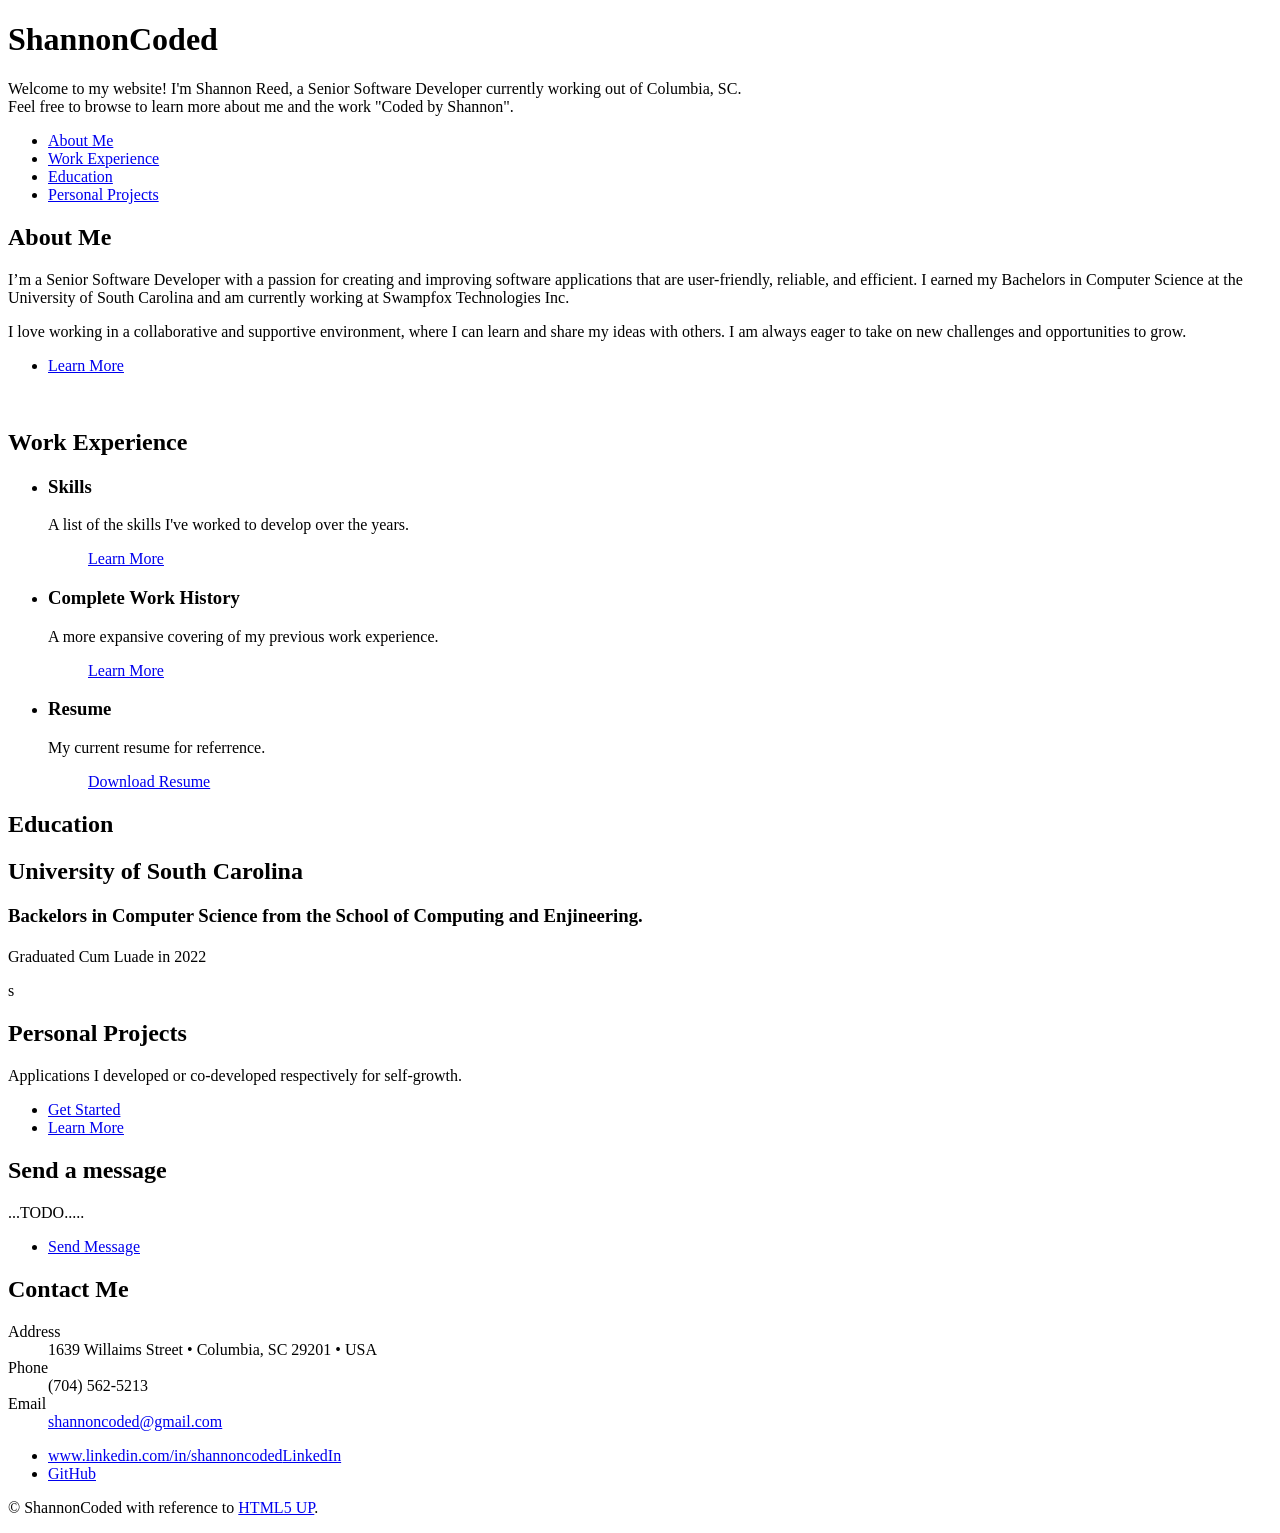
==== index.html @ 384a5326 "Pre-Modernization efforts" ====
<!DOCTYPE HTML>
<!--
	Stellar by HTML5 UP
	html5up.net | @ajlkn
	Free for personal and commercial use under the CCA 3.0 license (html5up.net/license)
-->
<html>
	<head>
		<title>ShannonCoded</title>
		<meta charset="utf-8" />
		<meta name="viewport" content="width=device-width, initial-scale=1, user-scalable=no" />
		<link rel="stylesheet" href="assets/css/main.css" />
		<noscript><link rel="stylesheet" href="assets/css/noscript.css" /></noscript>
	</head>
	<body class="is-preload">

		<!-- Wrapper -->
			<div id="wrapper">

				<!-- Header -->
					<header id="header" class="alt">
						<!-- <span class="logo"><img src="images/logo.svg" alt="" /></span> --> 
						<h1>ShannonCoded</h1>
						<p>Welcome to my website! I'm Shannon Reed, a Senior Software Developer currently working out of Columbia, SC.<br/>
					Feel free to browse to learn more about me and the work "Coded by Shannon".</p>
					</header>

				<!-- Nav -->
					<nav id="nav">
						<ul>
							<li><a href="#intro" class="active">About Me</a></li>
							<li><a href="#WorkExperience">Work Experience</a></li>
							<li><a href="#Education">Education</a></li>
							<li><a href="#projects">Personal Projects</a></li>
						</ul>
					</nav>

				<!-- Main -->
					<div id="main">

						<!-- Introduction -->
							<section id="intro" class="main">
								<div class="spotlight">
									<div class="content">
										<header class="major">
											<h2>About Me</h2>
										</header>
										<p>I’m a Senior Software Developer with a passion for creating and improving software applications that are user-friendly, reliable, and efficient. 
											I earned my Bachelors in Computer Science at the University of South Carolina and am currently working at Swampfox Technologies Inc.</p>
										<p>I love working in a collaborative and supportive environment, where I can learn and share my ideas with others. 
											I am always eager to take on new challenges and opportunities to grow.</p>
										<ul class="actions">
											<li><a href="generic.html" class="button">Learn More</a></li>
										</ul>
									</div>
									<span class="image"><img src="images/pic01.jpg" alt="" /></span>
									<!-- TODO: Add headshot to replace pic01.jpg--> 
								</div>
							</section>

						<!-- Work Experience -->
							<section id="WorkExperience" class="main special">
								<header class="major">
									<h2>Work Experience</h2>
								</header>
								<ul class="features">
									<li>
										<span class="icon solid major style1 fa-code"></span>
										<h3>Skills</h3>
										<p>A list of the skills I've worked to develop over the years.
											<br/> 
											<ul class="actions special">
												<a href="history.html" class="button">Learn More</a>
											</ul>
										</p>
									</li>
									<li>
										<span class="icon major style3 fa-copy"></span>
										<h3>Complete Work History</h3>
										<p>A more expansive covering of my previous work experience.
											<br/> 
											<ul class="actions special">
												<a href="history.html" class="button">Learn More</a>
											</ul>
										</p>

									</li>
									<li>
										<span class="icon major style5 fa-gem"></span>
										<h3>Resume</h3>
										<p>My current resume for referrence.											<br/> 
											<ul class="actions special">
												<a href="history.html" class="button">Download Resume</a>
											</ul>
										</p>
										<!-- TODO Change ICON -->
									</li>
								</ul>
							</section>

						<!-- Education Section -->
							<section id="Education" class="main special">
								<header class="major">
									<h2>Education</h2>
								</header>
								<h2>University of South Carolina</h2>
								<h3>Backelors in Computer Science from the School of Computing and Enjineering.</h3>
								<h4></h4>
								<p>  Graduated Cum Luade in 2022 </p>
								<!--<footer class="major">
									<ul class="actions special">
										<li><a href="generic.html" class="button">Learn More</a></li>
									</ul>s
								</footer>-->
							</section> 

						<!-- Personal Projects Section -->s
							<section id="projects" class="main special">
								<header class="major">
									<h2>Personal Projects</h2>
									<p>Applications I developed or co-developed respectively for self-growth.</p>
								</header>
								<footer class="major">
									<ul class="actions special">
										<li><a href="generic.html" class="button primary">Get Started</a></li>
										<li><a href="generic.html" class="button">Learn More</a></li>
									</ul>
								</footer>
							</section>

					</div>

				<!-- Footer -->
					<footer id="footer">
						<section>
							<h2>Send a message</h2>
							<p>...TODO.....</p>
							<ul class="actions">
								<li><a href="generic.html" class="button">Send Message</a></li>
							</ul>
						</section>
						<section>
							<h2>Contact Me</h2>
							<dl class="alt">
								<dt>Address</dt>
								<dd>1639 Willaims Street &bull; Columbia, SC 29201 &bull; USA</dd>
								<dt>Phone</dt>
								<dd>(704) 562-5213</dd>
								<dt>Email</dt>
								<dd><a href="#">shannoncoded@gmail.com</a></dd>
							</dl>
							<ul class="icons">
								<li><a href="#" class="icon brands fa-twitter alt">www.linkedin.com/in/shannoncoded<span class="label">LinkedIn</span></a></li>
								<li><a href="#" class="icon brands fa-github alt"><span class="label">GitHub</span></a></li>
							</ul>
						</section>
						<p class="copyright">&copy; ShannonCoded with reference to <a href="https://html5up.net">HTML5 UP</a>.</p>					</footer>

			</div>

		<!-- Scripts -->
			<script src="assets/js/jquery.min.js"></script>
			<script src="assets/js/jquery.scrollex.min.js"></script>
			<script src="assets/js/jquery.scrolly.min.js"></script>
			<script src="assets/js/browser.min.js"></script>
			<script src="assets/js/breakpoints.min.js"></script>
			<script src="assets/js/util.js"></script>
			<script src="assets/js/main.js"></script>

	</body>
</html>
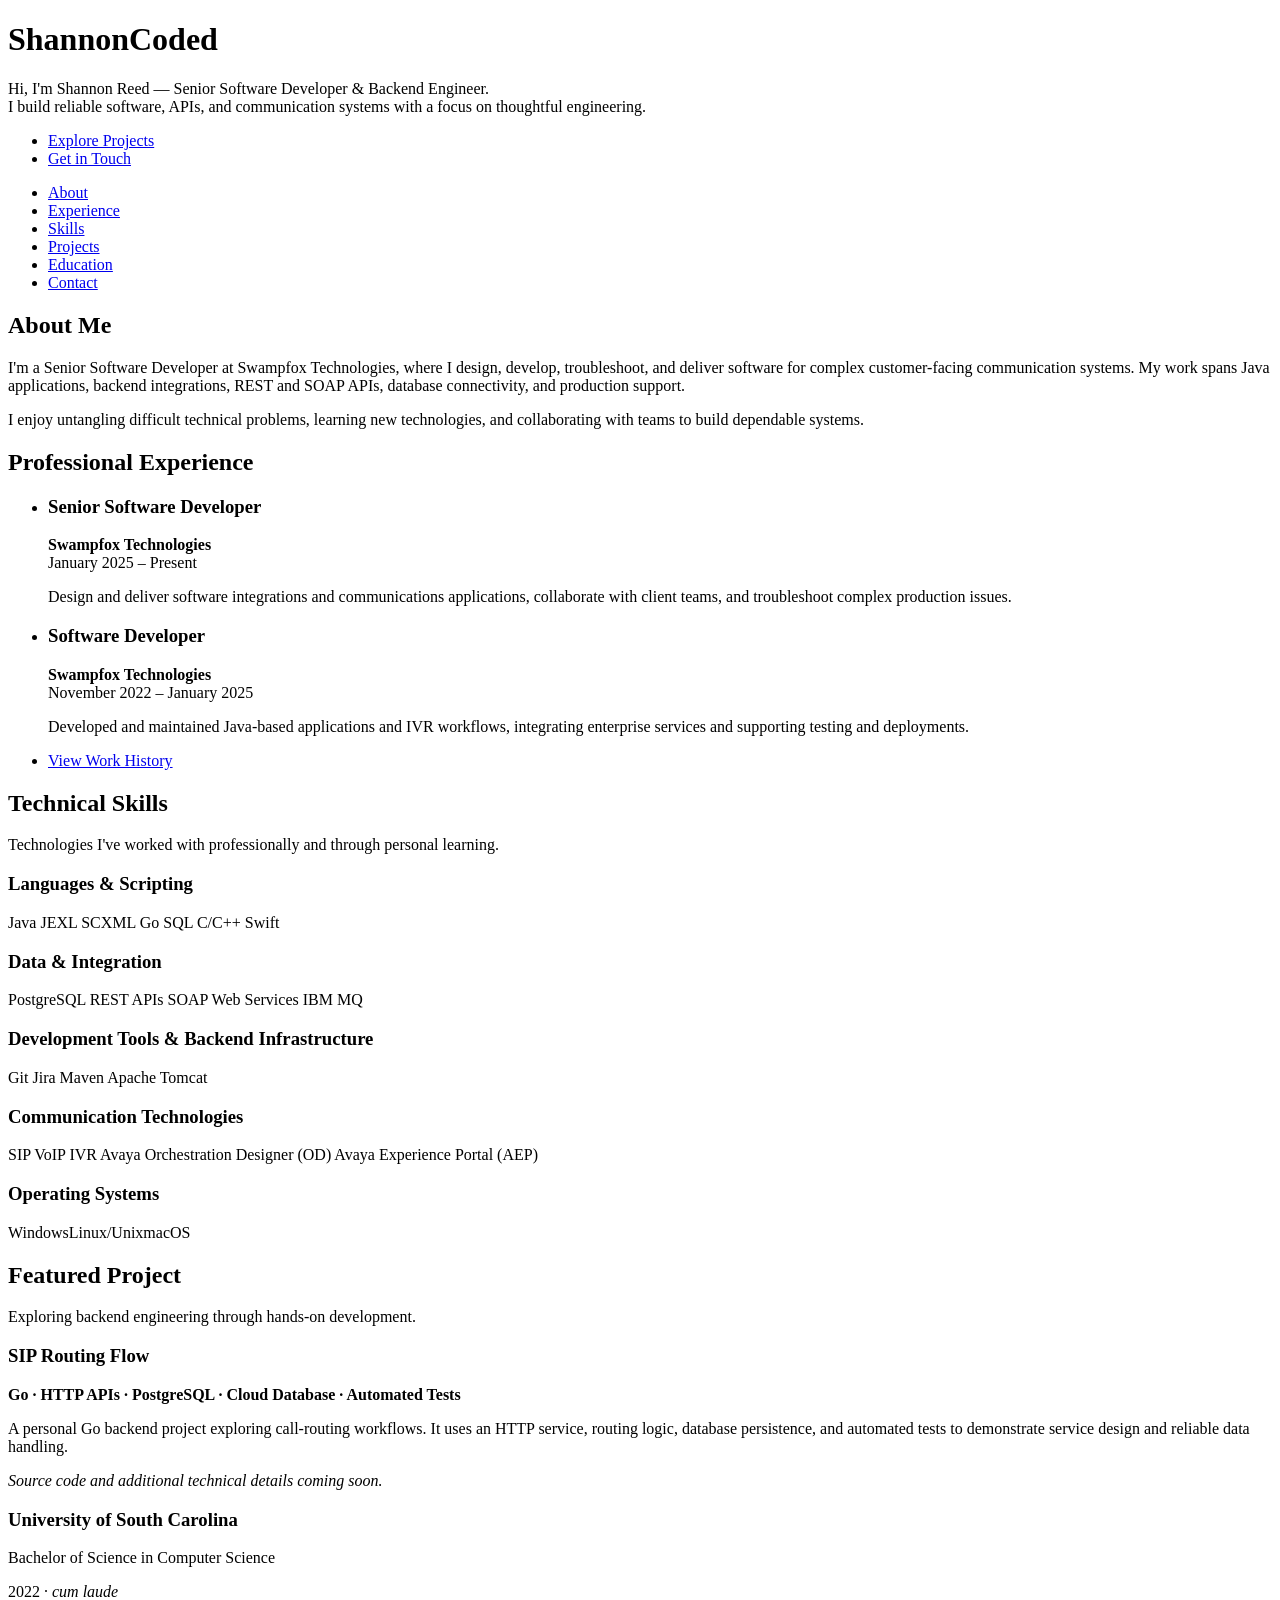
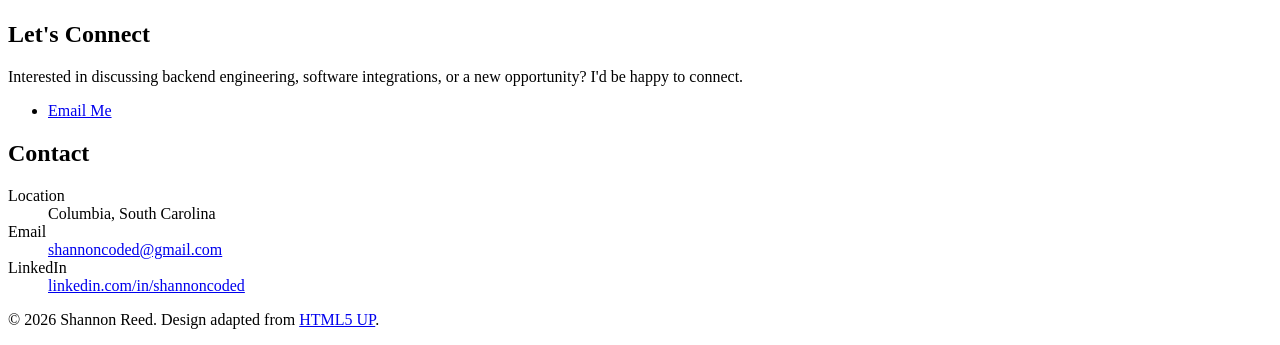
==== commit a9da40b1: "Switched to Earthy Design" ====
--- a/index.html
+++ b/index.html
@@ -1,171 +1,150 @@
 <!DOCTYPE HTML>
-<!--
-	Stellar by HTML5 UP
-	html5up.net | @ajlkn
-	Free for personal and commercial use under the CCA 3.0 license (html5up.net/license)
--->
-<html>
-	<head>
-		<title>ShannonCoded</title>
-		<meta charset="utf-8" />
-		<meta name="viewport" content="width=device-width, initial-scale=1, user-scalable=no" />
-		<link rel="stylesheet" href="assets/css/main.css" />
-		<noscript><link rel="stylesheet" href="assets/css/noscript.css" /></noscript>
-	</head>
-	<body class="is-preload">
-
-		<!-- Wrapper -->
-			<div id="wrapper">
-
-				<!-- Header -->
-					<header id="header" class="alt">
-						<!-- <span class="logo"><img src="images/logo.svg" alt="" /></span> --> 
-						<h1>ShannonCoded</h1>
-						<p>Welcome to my website! I'm Shannon Reed, a Senior Software Developer currently working out of Columbia, SC.<br/>
-					Feel free to browse to learn more about me and the work "Coded by Shannon".</p>
-					</header>
-
-				<!-- Nav -->
-					<nav id="nav">
-						<ul>
-							<li><a href="#intro" class="active">About Me</a></li>
-							<li><a href="#WorkExperience">Work Experience</a></li>
-							<li><a href="#Education">Education</a></li>
-							<li><a href="#projects">Personal Projects</a></li>
-						</ul>
-					</nav>
-
-				<!-- Main -->
-					<div id="main">
-
-						<!-- Introduction -->
-							<section id="intro" class="main">
-								<div class="spotlight">
-									<div class="content">
-										<header class="major">
-											<h2>About Me</h2>
-										</header>
-										<p>I’m a Senior Software Developer with a passion for creating and improving software applications that are user-friendly, reliable, and efficient. 
-											I earned my Bachelors in Computer Science at the University of South Carolina and am currently working at Swampfox Technologies Inc.</p>
-										<p>I love working in a collaborative and supportive environment, where I can learn and share my ideas with others. 
-											I am always eager to take on new challenges and opportunities to grow.</p>
-										<ul class="actions">
-											<li><a href="generic.html" class="button">Learn More</a></li>
-										</ul>
-									</div>
-									<span class="image"><img src="images/pic01.jpg" alt="" /></span>
-									<!-- TODO: Add headshot to replace pic01.jpg--> 
-								</div>
-							</section>
-
-						<!-- Work Experience -->
-							<section id="WorkExperience" class="main special">
-								<header class="major">
-									<h2>Work Experience</h2>
-								</header>
-								<ul class="features">
-									<li>
-										<span class="icon solid major style1 fa-code"></span>
-										<h3>Skills</h3>
-										<p>A list of the skills I've worked to develop over the years.
-											<br/> 
-											<ul class="actions special">
-												<a href="history.html" class="button">Learn More</a>
-											</ul>
-										</p>
-									</li>
-									<li>
-										<span class="icon major style3 fa-copy"></span>
-										<h3>Complete Work History</h3>
-										<p>A more expansive covering of my previous work experience.
-											<br/> 
-											<ul class="actions special">
-												<a href="history.html" class="button">Learn More</a>
-											</ul>
-										</p>
-
-									</li>
-									<li>
-										<span class="icon major style5 fa-gem"></span>
-										<h3>Resume</h3>
-										<p>My current resume for referrence.											<br/> 
-											<ul class="actions special">
-												<a href="history.html" class="button">Download Resume</a>
-											</ul>
-										</p>
-										<!-- TODO Change ICON -->
-									</li>
-								</ul>
-							</section>
-
-						<!-- Education Section -->
-							<section id="Education" class="main special">
-								<header class="major">
-									<h2>Education</h2>
-								</header>
-								<h2>University of South Carolina</h2>
-								<h3>Backelors in Computer Science from the School of Computing and Enjineering.</h3>
-								<h4></h4>
-								<p>  Graduated Cum Luade in 2022 </p>
-								<!--<footer class="major">
-									<ul class="actions special">
-										<li><a href="generic.html" class="button">Learn More</a></li>
-									</ul>s
-								</footer>-->
-							</section> 
-
-						<!-- Personal Projects Section -->s
-							<section id="projects" class="main special">
-								<header class="major">
-									<h2>Personal Projects</h2>
-									<p>Applications I developed or co-developed respectively for self-growth.</p>
-								</header>
-								<footer class="major">
-									<ul class="actions special">
-										<li><a href="generic.html" class="button primary">Get Started</a></li>
-										<li><a href="generic.html" class="button">Learn More</a></li>
-									</ul>
-								</footer>
-							</section>
-
-					</div>
-
-				<!-- Footer -->
-					<footer id="footer">
-						<section>
-							<h2>Send a message</h2>
-							<p>...TODO.....</p>
-							<ul class="actions">
-								<li><a href="generic.html" class="button">Send Message</a></li>
-							</ul>
-						</section>
-						<section>
-							<h2>Contact Me</h2>
-							<dl class="alt">
-								<dt>Address</dt>
-								<dd>1639 Willaims Street &bull; Columbia, SC 29201 &bull; USA</dd>
-								<dt>Phone</dt>
-								<dd>(704) 562-5213</dd>
-								<dt>Email</dt>
-								<dd><a href="#">shannoncoded@gmail.com</a></dd>
-							</dl>
-							<ul class="icons">
-								<li><a href="#" class="icon brands fa-twitter alt">www.linkedin.com/in/shannoncoded<span class="label">LinkedIn</span></a></li>
-								<li><a href="#" class="icon brands fa-github alt"><span class="label">GitHub</span></a></li>
-							</ul>
-						</section>
-						<p class="copyright">&copy; ShannonCoded with reference to <a href="https://html5up.net">HTML5 UP</a>.</p>					</footer>
-
+<!-- Stellar by HTML5 UP | html5up.net | CCA 3.0 license -->
+<html lang="en">
+<head>
+  <title>Shannon Reed | Software Engineer | ShannonCoded</title>
+  <meta charset="utf-8" />
+  <meta name="viewport" content="width=device-width, initial-scale=1, user-scalable=no" />
+  <meta name="description" content="Shannon Reed is a senior software developer specializing in backend development, Java, APIs, and communications systems. Explore projects and experience." />
+  <link rel="canonical" href="https://shannoncoded.com/" />
+  <link rel="stylesheet" href="assets/css/main.css" />
+  <link rel="stylesheet" href="assets/css/custom.css" />
+  <noscript><link rel="stylesheet" href="assets/css/noscript.css" /></noscript>
+</head>
+<body class="is-preload">
+<div id="wrapper">
+  <header id="header" class="alt">
+    <h1>ShannonCoded</h1>
+    <p>Hi, I'm Shannon Reed — Senior Software Developer &amp; Backend Engineer.<br />
+    I build reliable software, APIs, and communication systems with a focus on thoughtful engineering.</p>
+    <ul class="actions special">
+      <li><a href="#projects" class="button">Explore Projects</a></li>
+      <li><a href="#contact" class="button">Get in Touch</a></li>
+    </ul>
+  </header>
+  <nav id="nav" aria-label="Main navigation">
+    <ul>
+      <li><a href="#intro" class="active">About</a></li>
+      <li><a href="#experience">Experience</a></li>
+      <li><a href="#skills">Skills</a></li>
+      <li><a href="#projects">Projects</a></li>
+      <li><a href="#education">Education</a></li>
+      <li><a href="#contact">Contact</a></li>
+    </ul>
+  </nav>
+  <div id="main">
+    <section id="intro" class="main">
+      <header class="major"><h2>About Me</h2></header>
+      <p>I'm a Senior Software Developer at Swampfox Technologies, where I design, develop, troubleshoot, and deliver software for complex customer-facing communication systems. My work spans Java applications, backend integrations, REST and SOAP APIs, database connectivity, and production support.</p>
+      <p>I enjoy untangling difficult technical problems, learning new technologies, and collaborating with teams to build dependable systems.</p>
+    </section>
+    <section id="experience" class="main special">
+      <header class="major"><h2>Professional Experience</h2></header>
+      <ul class="features">
+        <li>
+          <span class="icon solid major style2 fa-code" aria-hidden="true"></span>
+          <h3>Senior Software Developer</h3>
+          <p><strong>Swampfox Technologies</strong><br />January 2025 – Present</p>
+          <p>Design and deliver software integrations and communications applications, collaborate with client teams, and troubleshoot complex production issues.</p>
+        </li>
+        <li>
+          <span class="icon solid major style4 fa-laptop-code" aria-hidden="true"></span>
+          <h3>Software Developer</h3>
+          <p><strong>Swampfox Technologies</strong><br />November 2022 – January 2025</p>
+          <p>Developed and maintained Java-based applications and IVR workflows, integrating enterprise services and supporting testing and deployments.</p>
+        </li>
+      </ul>
+      <!-- TODO <ul class="actions special"><li><a href="history.html" class="button">View Work History</a></li></ul> -->
+	  <ul class="actions special"><li><a href="history.html" class="button button-pastel button-taupe ">View Work History</a></li></ul>
+	</section>
+    <section id="skills" class="main special">
+      <header class="major"><h2>Technical Skills</h2><p>Technologies I've worked with professionally and through personal learning.</p></header>
+      <h3>Languages &amp; Scripting</h3>
+      <div class="skill-tags">
+			<span>Java</span>
+			<span>JEXL</span>
+			<span>SCXML</span>
+			<span>Go</span>
+			<span>SQL</span>
+			<span>C/C++</span>
+			<span>Swift</span>
+		</div>
+      <h3>Data &amp; Integration</h3>
+      <div class="skill-tags">
+			<span>PostgreSQL</span>
+			<span>REST APIs</span>
+			<span>SOAP Web Services</span>
+			<span>IBM MQ</span>
+		</div>
+      <h3>Development Tools &amp; Backend Infrastructure</h3>
+      <div class="skill-tags">
+			<span>Git</span>
+			<span>Jira</span>
+			<span>Maven</span>
+			<span>Apache Tomcat</span>
+		</div>
+      <h3>Communication Technologies</h3>
+      <div class="skill-tags">
+			<span>SIP</span>
+			<span>VoIP</span>
+			<span>IVR</span>
+			<span>Avaya Orchestration Designer (OD)</span>
+			<span>Avaya Experience Portal (AEP)</span>
+		</div>
+	  <h3>Operating Systems</h3>
+      <div class="skill-tags"><span>Windows</span><span>Linux/Unix</span><span>macOS</span></div>
+	</section>
+    <section id="projects" class="main special">
+      <header class="major"><h2>Featured Project</h2><p>Exploring backend engineering through hands-on development.</p></header>
+      <div class="project-panel">
+        <h3>SIP Routing Flow</h3>
+        <p><strong>Go · HTTP APIs · PostgreSQL · Cloud Database · Automated Tests</strong></p>
+        <p>A personal Go backend project exploring call-routing workflows. It uses an HTTP service, routing logic, database persistence, and automated tests to demonstrate service design and reliable data handling.</p>
+        <p><em>Source code and additional technical details coming soon.</em></p>
+      </div>
+    </section>
+    <section id="education" class="main special">
+		<div class="education-card">
+			<div class="education-icon">
+				<i class="icon solid fa-graduation-cap"></i>
 			</div>
 
-		<!-- Scripts -->
-			<script src="assets/js/jquery.min.js"></script>
-			<script src="assets/js/jquery.scrollex.min.js"></script>
-			<script src="assets/js/jquery.scrolly.min.js"></script>
-			<script src="assets/js/browser.min.js"></script>
-			<script src="assets/js/breakpoints.min.js"></script>
-			<script src="assets/js/util.js"></script>
-			<script src="assets/js/main.js"></script>
+			<h3>University of South Carolina</h3>
 
-	</body>
-</html>+			<p class="education-degree">
+				Bachelor of Science in Computer Science
+			</p>
+
+			<p class="education-honors">
+				2022 &middot; <em>cum laude</em>
+			</p>
+		</div>
+    </section>
+  </div>
+  <footer id="footer">
+    <section>
+      <h2>Let's Connect</h2>
+      <p>Interested in discussing backend engineering, software integrations, or a new opportunity? I'd be happy to connect.</p>
+      <ul class="actions"><li><a href="mailto:shannoncoded@gmail.com" class="button">Email Me</a></li></ul>
+    </section>
+    <section id="contact">
+      <h2>Contact</h2>
+      <dl class="alt">
+        <dt>Location</dt><dd>Columbia, South Carolina</dd>
+        <dt>Email</dt><dd><a href="mailto:shannoncoded@gmail.com">shannoncoded@gmail.com</a></dd>
+        <dt>LinkedIn</dt><dd><a href="https://www.linkedin.com/in/shannoncoded/" target="_blank" rel="noopener noreferrer">linkedin.com/in/shannoncoded</a></dd>
+      </dl>
+      <!-- Add your verified GitHub profile URL here when ready. -->
+    </section>
+    <p class="copyright">&copy; 2026 Shannon Reed. Design adapted from <a href="https://html5up.net">HTML5 UP</a>.</p>
+  </footer>
+</div>
+<script src="assets/js/jquery.min.js"></script>
+<script src="assets/js/jquery.scrollex.min.js"></script>
+<script src="assets/js/jquery.scrolly.min.js"></script>
+<script src="assets/js/browser.min.js"></script>
+<script src="assets/js/breakpoints.min.js"></script>
+<script src="assets/js/util.js"></script>
+<script src="assets/js/main.js"></script>
+</body>
+</html>
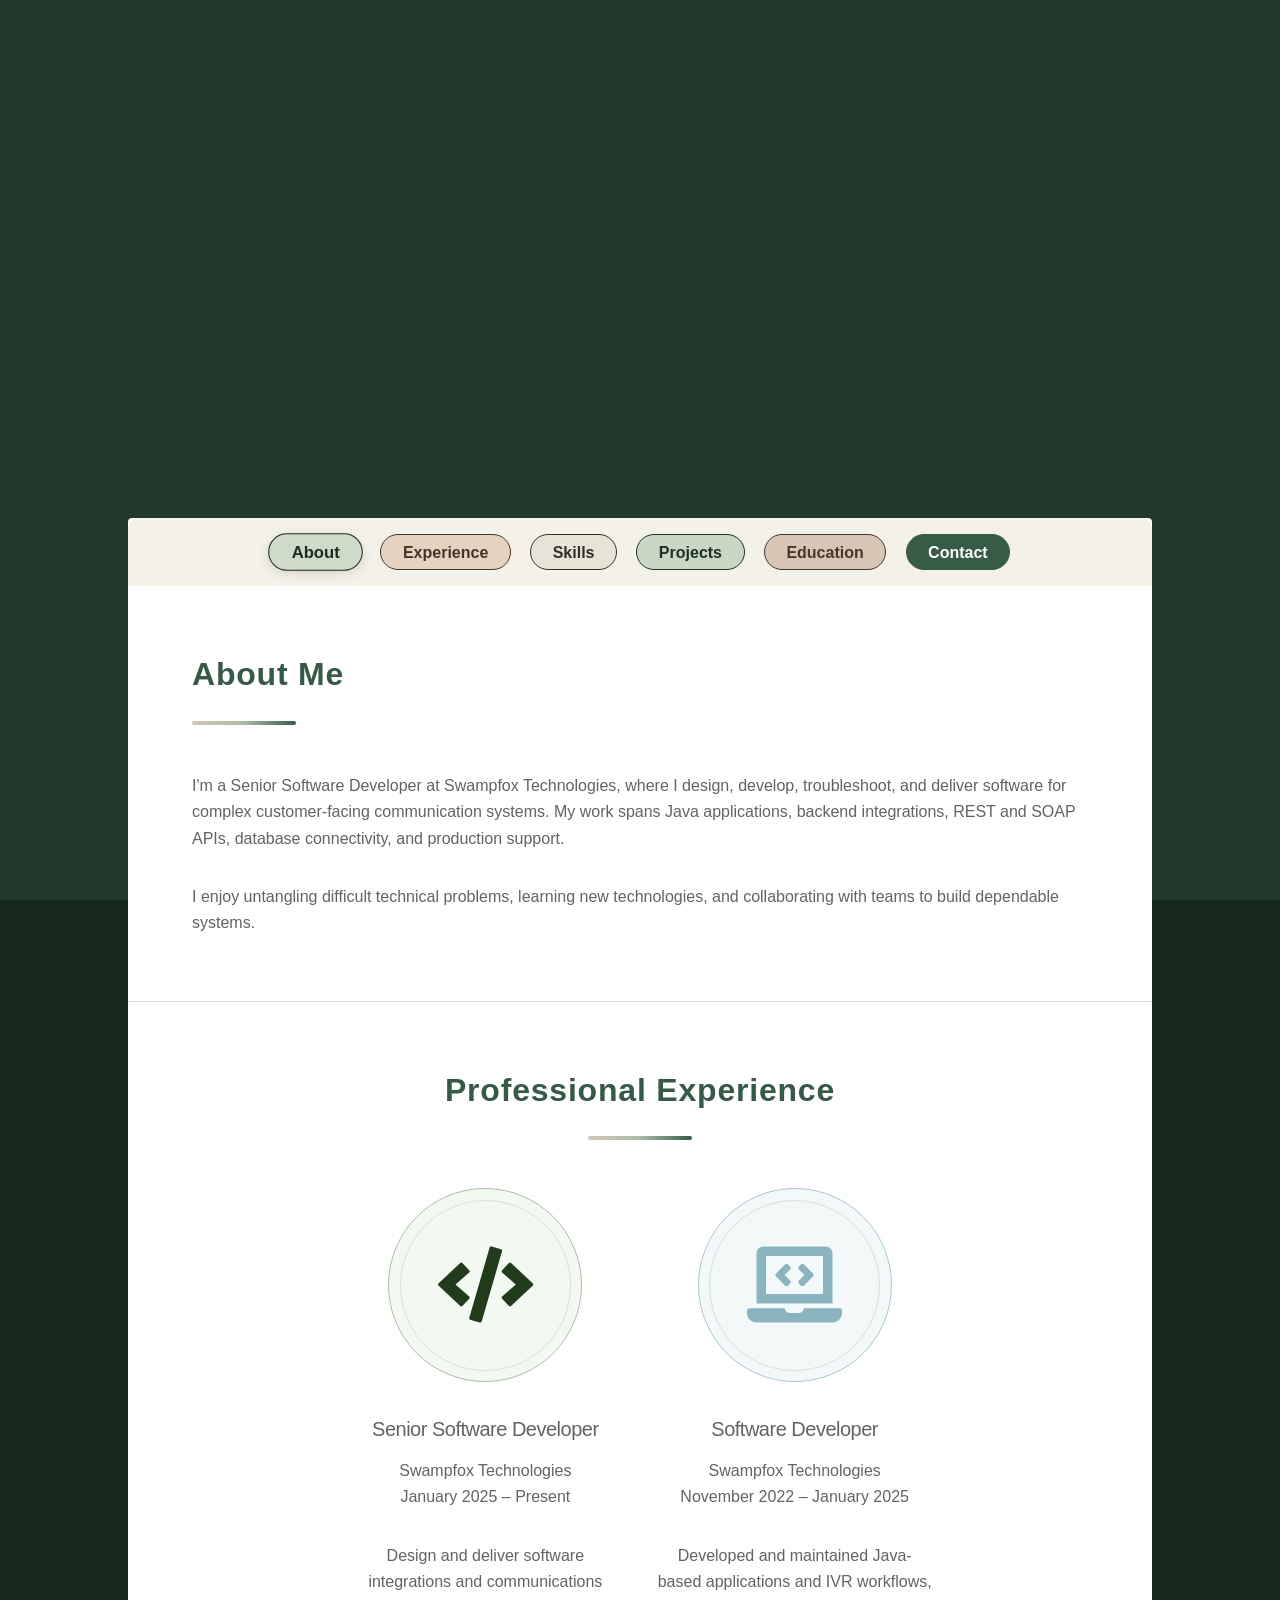
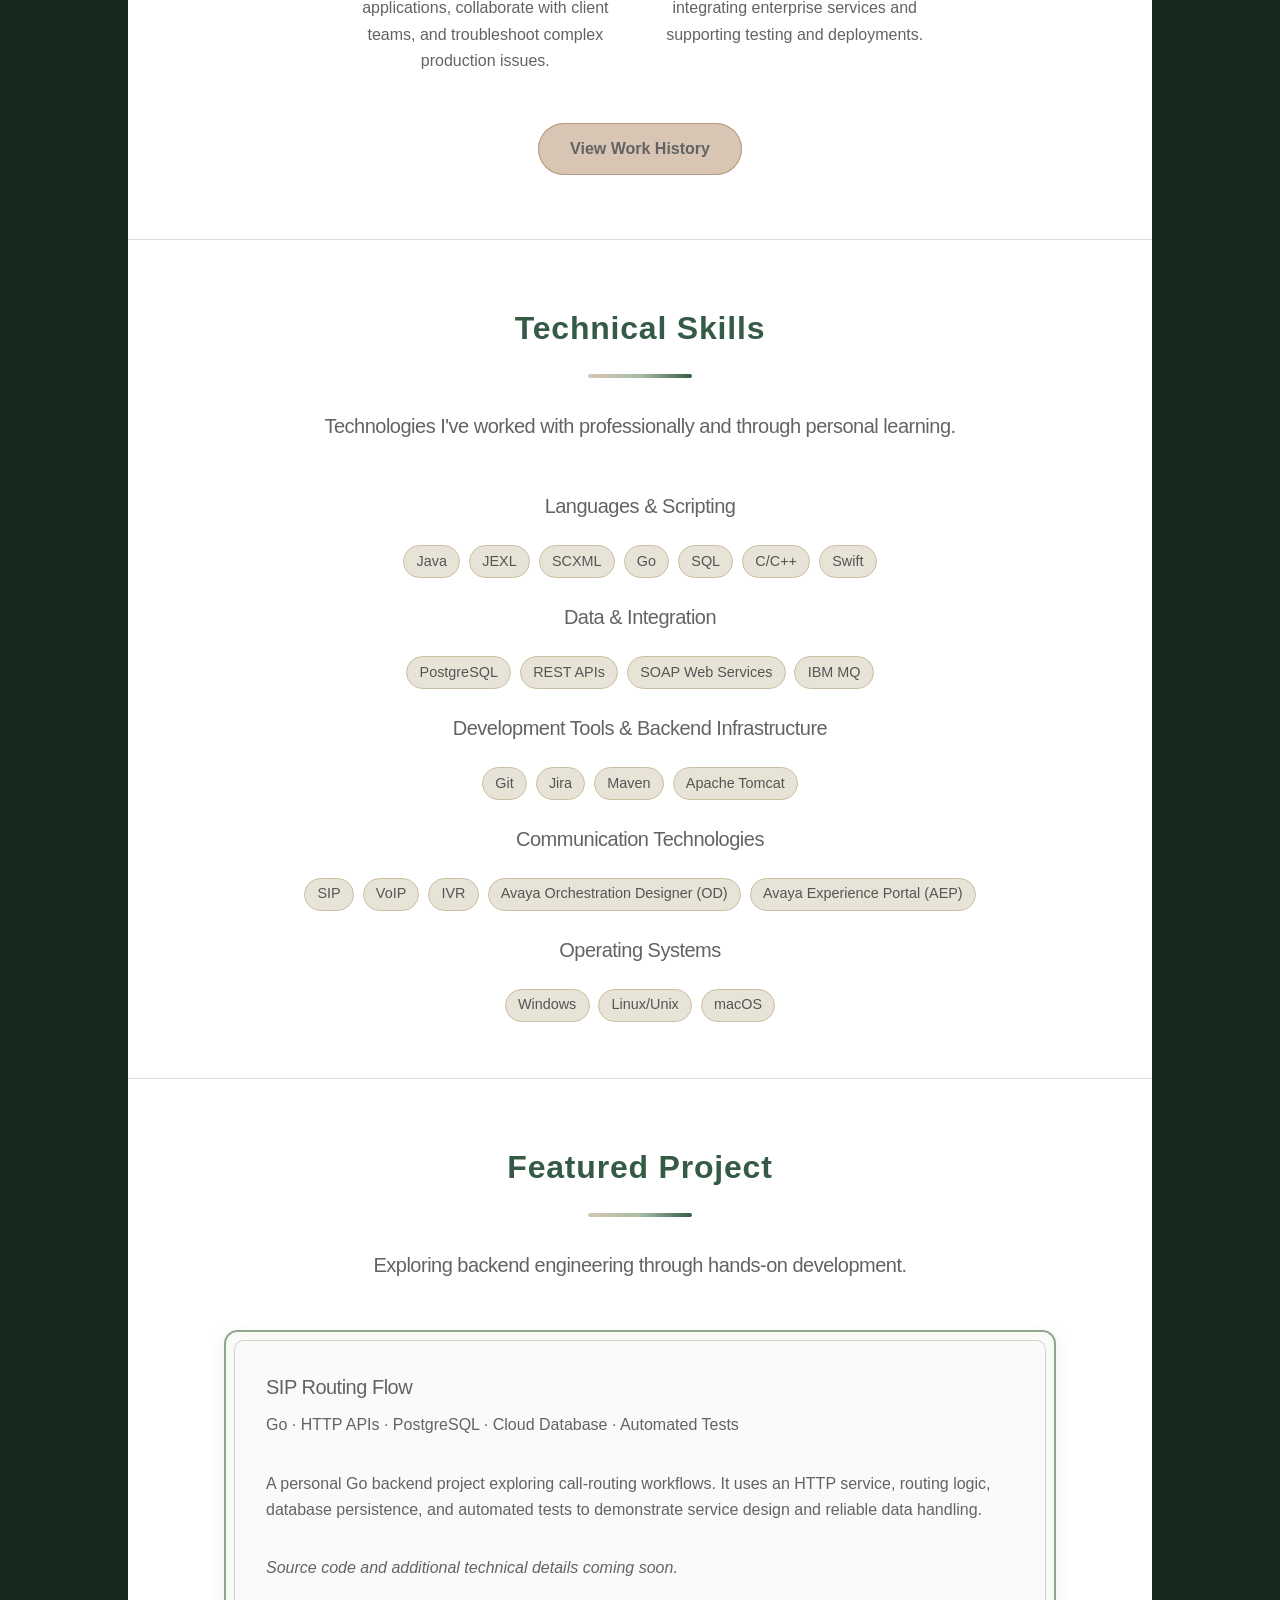
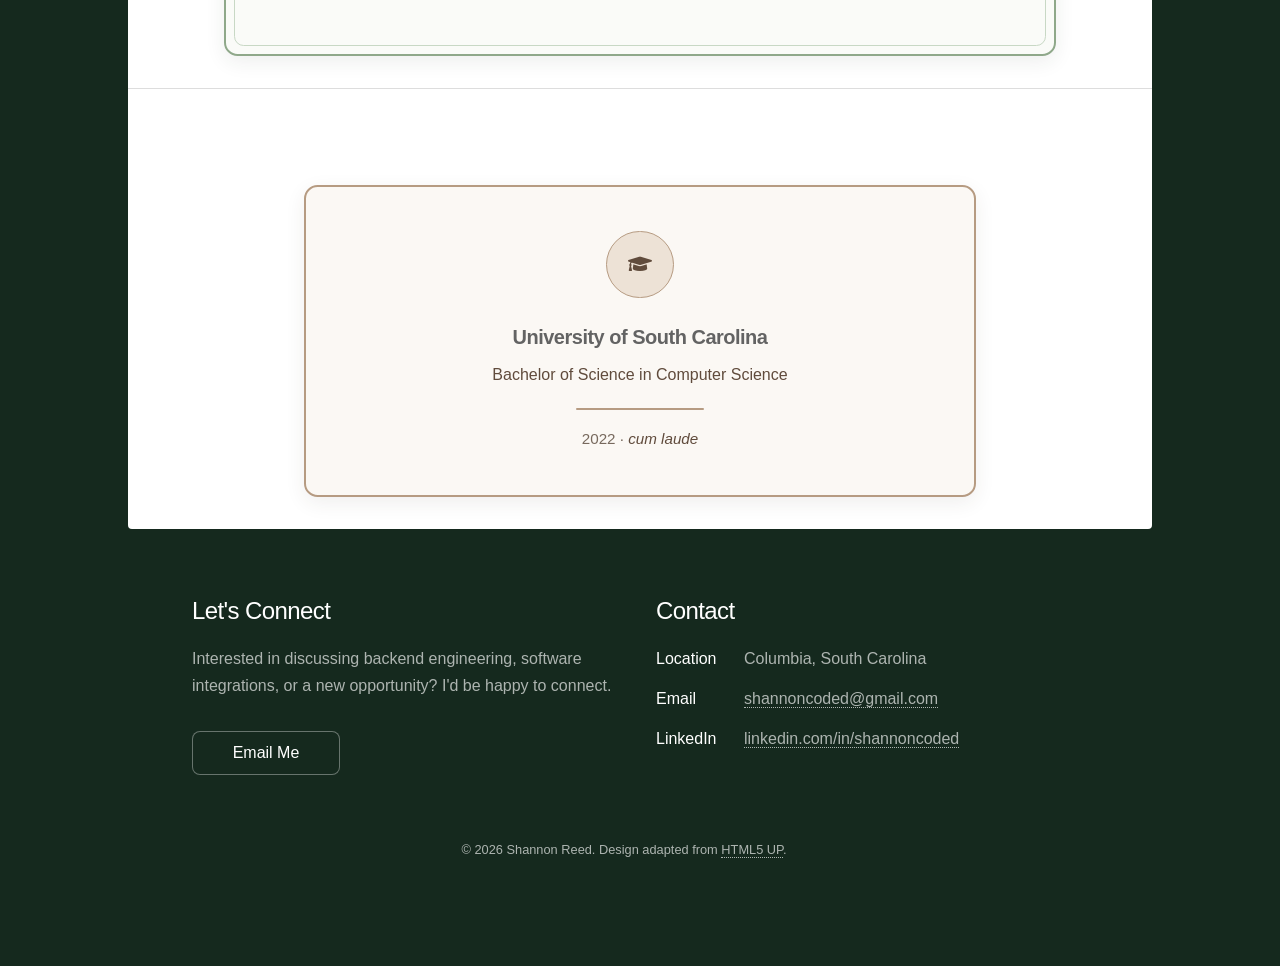
==== commit 8533bb00: "Fixing path issues 2" ====
--- a/index.html
+++ b/index.html
@@ -7,9 +7,9 @@
   <meta name="viewport" content="width=device-width, initial-scale=1, user-scalable=no" />
   <meta name="description" content="Shannon Reed is a senior software developer specializing in backend development, Java, APIs, and communications systems. Explore projects and experience." />
   <link rel="canonical" href="https://shannoncoded.com/" />
-  <link rel="stylesheet" href="assets/css/main.css" />
-  <link rel="stylesheet" href="assets/css/custom.css" />
-  <noscript><link rel="stylesheet" href="assets/css/noscript.css" /></noscript>
+  <link rel="stylesheet" href="Assets/css/main.css" />
+  <link rel="stylesheet" href="Assets/css/custom.css" />
+  <noscript><link rel="stylesheet" href="Assets/css/noscript.css" /></noscript>
 </head>
 <body class="is-preload">
 <div id="wrapper">
--- a/Assets/css/main.css
+++ b/Assets/css/main.css
@@ -0,0 +1,3785 @@
+@import url(fontawesome-all.min.css);
+@import 'https://fonts.googleapis.com/css?family=Source+Sans+Pro:300,400';
+
+/*
+	Stellar by HTML5 UP
+	html5up.net | @ajlkn
+	Free for personal and commercial use under the CCA 3.0 license (html5up.net/license)
+*/
+
+html, body, div, span, applet, object,
+iframe, h1, h2, h3, h4, h5, h6, p, blockquote,
+pre, a, abbr, acronym, address, big, cite,
+code, del, dfn, em, img, ins, kbd, q, s, samp,
+small, strike, strong, sub, sup, tt, var, b,
+u, i, center, dl, dt, dd, ol, ul, li, fieldset,
+form, label, legend, table, caption, tbody,
+tfoot, thead, tr, th, td, article, aside,
+canvas, details, embed, figure, figcaption,
+footer, header, hgroup, menu, nav, output, ruby,
+section, summary, time, mark, audio, video {
+	margin: 0;
+	padding: 0;
+	border: 0;
+	font-size: 100%;
+	font: inherit;
+	vertical-align: baseline;}
+
+article, aside, details, figcaption, figure,
+footer, header, hgroup, menu, nav, section {
+	display: block;}
+
+body {
+	line-height: 1;
+}
+
+ol, ul {
+	list-style: none;
+}
+
+blockquote, q {
+	quotes: none;
+}
+
+	blockquote:before, blockquote:after, q:before, q:after {
+		content: '';
+		content: none;
+	}
+
+table {
+	border-collapse: collapse;
+	border-spacing: 0;
+}
+
+body {
+	-webkit-text-size-adjust: none;
+}
+
+mark {
+	background-color: transparent;
+	color: inherit;
+}
+
+input::-moz-focus-inner {
+	border: 0;
+	padding: 0;
+}
+
+input, select, textarea {
+	-moz-appearance: none;
+	-webkit-appearance: none;
+	-ms-appearance: none;
+	appearance: none;
+}
+
+/* Basic */
+
+	@-ms-viewport {
+		width: device-width;
+	}
+
+	body {
+		-ms-overflow-style: scrollbar;
+	}
+
+	@media screen and (max-width: 480px) {
+
+		html, body {
+			min-width: 320px;
+		}
+
+	}
+
+	html {
+		box-sizing: border-box;
+	}
+
+	*, *:before, *:after {
+		box-sizing: inherit;
+	}
+
+	body {
+		background-color: #935d8c;
+		background-image: url("images/overlay.png"), -moz-linear-gradient(45deg, #e37682 15%, #5f4d93 85%);
+		background-image: url("images/overlay.png"), -webkit-linear-gradient(45deg, #e37682 15%, #5f4d93 85%);
+		background-image: url("images/overlay.png"), -ms-linear-gradient(45deg, #e37682 15%, #5f4d93 85%);
+		background-image: url("images/overlay.png"), linear-gradient(45deg, #e37682 15%, #5f4d93 85%);
+	}
+
+		body.is-preload *, body.is-preload *:before, body.is-preload *:after {
+			-moz-animation: none !important;
+			-webkit-animation: none !important;
+			-ms-animation: none !important;
+			animation: none !important;
+			-moz-transition: none !important;
+			-webkit-transition: none !important;
+			-ms-transition: none !important;
+			transition: none !important;
+		}
+
+/* Type */
+
+	body {
+		background-color: #935d8c;
+		color: rgba(255, 255, 255, 0.65);
+	}
+
+	body, input, select, textarea {
+		font-family: "Source Sans Pro", Helvetica, sans-serif;
+		font-size: 17pt;
+		font-weight: 300;
+		line-height: 1.65;
+	}
+
+		@media screen and (max-width: 1680px) {
+
+			body, input, select, textarea {
+				font-size: 14pt;
+			}
+
+		}
+
+		@media screen and (max-width: 1280px) {
+
+			body, input, select, textarea {
+				font-size: 12pt;
+			}
+
+		}
+
+		@media screen and (max-width: 360px) {
+
+			body, input, select, textarea {
+				font-size: 11pt;
+			}
+
+		}
+
+	a {
+		-moz-transition: color 0.2s ease, border-bottom 0.2s ease;
+		-webkit-transition: color 0.2s ease, border-bottom 0.2s ease;
+		-ms-transition: color 0.2s ease, border-bottom 0.2s ease;
+		transition: color 0.2s ease, border-bottom 0.2s ease;
+		text-decoration: none;
+		border-bottom: dotted 1px;
+		color: inherit;
+	}
+
+		a:hover {
+			border-bottom-color: transparent;
+		}
+
+	strong, b {
+		font-weight: 400;
+	}
+
+	em, i {
+		font-style: italic;
+	}
+
+	p {
+		margin: 0 0 2em 0;
+	}
+
+		p.content {
+			-moz-columns: 20em 2;
+			-webkit-columns: 20em 2;
+			-ms-columns: 20em 2;
+			columns: 20em 2;
+			-moz-column-gap: 2em;
+			-webkit-column-gap: 2em;
+			-ms-column-gap: 2em;
+			column-gap: 2em;
+			text-align: justify;
+		}
+
+	h1, h2, h3, h4, h5, h6 {
+		font-weight: 300;
+		line-height: 1.5;
+		margin: 0 0 0.7em 0;
+		letter-spacing: -0.025em;
+	}
+
+		h1 a, h2 a, h3 a, h4 a, h5 a, h6 a {
+			color: inherit;
+			text-decoration: none;
+		}
+
+	h1 {
+		font-size: 2.5em;
+		line-height: 1.2;
+	}
+
+	h2 {
+		font-size: 1.5em;
+	}
+
+	h3 {
+		font-size: 1.25em;
+	}
+
+	h4 {
+		font-size: 1.1em;
+	}
+
+	h5 {
+		font-size: 0.9em;
+	}
+
+	h6 {
+		font-size: 0.7em;
+	}
+
+	@media screen and (max-width: 736px) {
+
+		h1 {
+			font-size: 2em;
+		}
+
+	}
+
+	sub {
+		font-size: 0.8em;
+		position: relative;
+		top: 0.5em;
+	}
+
+	sup {
+		font-size: 0.8em;
+		position: relative;
+		top: -0.5em;
+	}
+
+	blockquote {
+		border-left: solid 4px;
+		font-style: italic;
+		margin: 0 0 2em 0;
+		padding: 0.5em 0 0.5em 2em;
+	}
+
+	code {
+		border-radius: 8px;
+		border: solid 1px;
+		font-family: "Courier New", monospace;
+		font-size: 0.9em;
+		margin: 0 0.25em;
+		padding: 0.25em 0.65em;
+	}
+
+	pre {
+		-webkit-overflow-scrolling: touch;
+		font-family: "Courier New", monospace;
+		font-size: 0.9em;
+		margin: 0 0 2em 0;
+	}
+
+		pre code {
+			display: block;
+			line-height: 1.75;
+			padding: 1em 1.5em;
+			overflow-x: auto;
+		}
+
+	hr {
+		border: 0;
+		border-bottom: solid 1px;
+		margin: 2em 0;
+	}
+
+		hr.major {
+			margin: 3em 0;
+		}
+
+	.align-left {
+		text-align: left;
+	}
+
+	.align-center {
+		text-align: center;
+	}
+
+	.align-right {
+		text-align: right;
+	}
+
+	input, select, textarea {
+		color: #ffffff;
+	}
+
+	a:hover {
+		color: #ffffff;
+	}
+
+	strong, b {
+		color: #ffffff;
+	}
+
+	h1, h2, h3, h4, h5, h6 {
+		color: #ffffff;
+	}
+
+	blockquote {
+		border-left-color: rgba(255, 255, 255, 0.35);
+	}
+
+	code {
+		background: rgba(255, 255, 255, 0.075);
+		border-color: rgba(255, 255, 255, 0.35);
+	}
+
+	hr {
+		border-bottom-color: rgba(255, 255, 255, 0.35);
+	}
+
+/* Row */
+
+	.row {
+		display: flex;
+		flex-wrap: wrap;
+		box-sizing: border-box;
+		align-items: stretch;
+	}
+
+		.row > * {
+			box-sizing: border-box;
+		}
+
+		.row.gtr-uniform > * > :last-child {
+			margin-bottom: 0;
+		}
+
+		.row.aln-left {
+			justify-content: flex-start;
+		}
+
+		.row.aln-center {
+			justify-content: center;
+		}
+
+		.row.aln-right {
+			justify-content: flex-end;
+		}
+
+		.row.aln-top {
+			align-items: flex-start;
+		}
+
+		.row.aln-middle {
+			align-items: center;
+		}
+
+		.row.aln-bottom {
+			align-items: flex-end;
+		}
+
+		.row > .imp {
+			order: -1;
+		}
+
+		.row > .col-1 {
+			width: 8.33333%;
+		}
+
+		.row > .off-1 {
+			margin-left: 8.33333%;
+		}
+
+		.row > .col-2 {
+			width: 16.66667%;
+		}
+
+		.row > .off-2 {
+			margin-left: 16.66667%;
+		}
+
+		.row > .col-3 {
+			width: 25%;
+		}
+
+		.row > .off-3 {
+			margin-left: 25%;
+		}
+
+		.row > .col-4 {
+			width: 33.33333%;
+		}
+
+		.row > .off-4 {
+			margin-left: 33.33333%;
+		}
+
+		.row > .col-5 {
+			width: 41.66667%;
+		}
+
+		.row > .off-5 {
+			margin-left: 41.66667%;
+		}
+
+		.row > .col-6 {
+			width: 50%;
+		}
+
+		.row > .off-6 {
+			margin-left: 50%;
+		}
+
+		.row > .col-7 {
+			width: 58.33333%;
+		}
+
+		.row > .off-7 {
+			margin-left: 58.33333%;
+		}
+
+		.row > .col-8 {
+			width: 66.66667%;
+		}
+
+		.row > .off-8 {
+			margin-left: 66.66667%;
+		}
+
+		.row > .col-9 {
+			width: 75%;
+		}
+
+		.row > .off-9 {
+			margin-left: 75%;
+		}
+
+		.row > .col-10 {
+			width: 83.33333%;
+		}
+
+		.row > .off-10 {
+			margin-left: 83.33333%;
+		}
+
+		.row > .col-11 {
+			width: 91.66667%;
+		}
+
+		.row > .off-11 {
+			margin-left: 91.66667%;
+		}
+
+		.row > .col-12 {
+			width: 100%;
+		}
+
+		.row > .off-12 {
+			margin-left: 100%;
+		}
+
+		.row.gtr-0 {
+			margin-top: 0;
+			margin-left: 0em;
+		}
+
+			.row.gtr-0 > * {
+				padding: 0 0 0 0em;
+			}
+
+			.row.gtr-0.gtr-uniform {
+				margin-top: 0em;
+			}
+
+				.row.gtr-0.gtr-uniform > * {
+					padding-top: 0em;
+				}
+
+		.row.gtr-25 {
+			margin-top: 0;
+			margin-left: -0.375em;
+		}
+
+			.row.gtr-25 > * {
+				padding: 0 0 0 0.375em;
+			}
+
+			.row.gtr-25.gtr-uniform {
+				margin-top: -0.375em;
+			}
+
+				.row.gtr-25.gtr-uniform > * {
+					padding-top: 0.375em;
+				}
+
+		.row.gtr-50 {
+			margin-top: 0;
+			margin-left: -0.75em;
+		}
+
+			.row.gtr-50 > * {
+				padding: 0 0 0 0.75em;
+			}
+
+			.row.gtr-50.gtr-uniform {
+				margin-top: -0.75em;
+			}
+
+				.row.gtr-50.gtr-uniform > * {
+					padding-top: 0.75em;
+				}
+
+		.row {
+			margin-top: 0;
+			margin-left: -1.5em;
+		}
+
+			.row > * {
+				padding: 0 0 0 1.5em;
+			}
+
+			.row.gtr-uniform {
+				margin-top: -1.5em;
+			}
+
+				.row.gtr-uniform > * {
+					padding-top: 1.5em;
+				}
+
+		.row.gtr-150 {
+			margin-top: 0;
+			margin-left: -2.25em;
+		}
+
+			.row.gtr-150 > * {
+				padding: 0 0 0 2.25em;
+			}
+
+			.row.gtr-150.gtr-uniform {
+				margin-top: -2.25em;
+			}
+
+				.row.gtr-150.gtr-uniform > * {
+					padding-top: 2.25em;
+				}
+
+		.row.gtr-200 {
+			margin-top: 0;
+			margin-left: -3em;
+		}
+
+			.row.gtr-200 > * {
+				padding: 0 0 0 3em;
+			}
+
+			.row.gtr-200.gtr-uniform {
+				margin-top: -3em;
+			}
+
+				.row.gtr-200.gtr-uniform > * {
+					padding-top: 3em;
+				}
+
+		@media screen and (max-width: 1680px) {
+
+			.row {
+				display: flex;
+				flex-wrap: wrap;
+				box-sizing: border-box;
+				align-items: stretch;
+			}
+
+				.row > * {
+					box-sizing: border-box;
+				}
+
+				.row.gtr-uniform > * > :last-child {
+					margin-bottom: 0;
+				}
+
+				.row.aln-left {
+					justify-content: flex-start;
+				}
+
+				.row.aln-center {
+					justify-content: center;
+				}
+
+				.row.aln-right {
+					justify-content: flex-end;
+				}
+
+				.row.aln-top {
+					align-items: flex-start;
+				}
+
+				.row.aln-middle {
+					align-items: center;
+				}
+
+				.row.aln-bottom {
+					align-items: flex-end;
+				}
+
+				.row > .imp-xlarge {
+					order: -1;
+				}
+
+				.row > .col-1-xlarge {
+					width: 8.33333%;
+				}
+
+				.row > .off-1-xlarge {
+					margin-left: 8.33333%;
+				}
+
+				.row > .col-2-xlarge {
+					width: 16.66667%;
+				}
+
+				.row > .off-2-xlarge {
+					margin-left: 16.66667%;
+				}
+
+				.row > .col-3-xlarge {
+					width: 25%;
+				}
+
+				.row > .off-3-xlarge {
+					margin-left: 25%;
+				}
+
+				.row > .col-4-xlarge {
+					width: 33.33333%;
+				}
+
+				.row > .off-4-xlarge {
+					margin-left: 33.33333%;
+				}
+
+				.row > .col-5-xlarge {
+					width: 41.66667%;
+				}
+
+				.row > .off-5-xlarge {
+					margin-left: 41.66667%;
+				}
+
+				.row > .col-6-xlarge {
+					width: 50%;
+				}
+
+				.row > .off-6-xlarge {
+					margin-left: 50%;
+				}
+
+				.row > .col-7-xlarge {
+					width: 58.33333%;
+				}
+
+				.row > .off-7-xlarge {
+					margin-left: 58.33333%;
+				}
+
+				.row > .col-8-xlarge {
+					width: 66.66667%;
+				}
+
+				.row > .off-8-xlarge {
+					margin-left: 66.66667%;
+				}
+
+				.row > .col-9-xlarge {
+					width: 75%;
+				}
+
+				.row > .off-9-xlarge {
+					margin-left: 75%;
+				}
+
+				.row > .col-10-xlarge {
+					width: 83.33333%;
+				}
+
+				.row > .off-10-xlarge {
+					margin-left: 83.33333%;
+				}
+
+				.row > .col-11-xlarge {
+					width: 91.66667%;
+				}
+
+				.row > .off-11-xlarge {
+					margin-left: 91.66667%;
+				}
+
+				.row > .col-12-xlarge {
+					width: 100%;
+				}
+
+				.row > .off-12-xlarge {
+					margin-left: 100%;
+				}
+
+				.row.gtr-0 {
+					margin-top: 0;
+					margin-left: 0em;
+				}
+
+					.row.gtr-0 > * {
+						padding: 0 0 0 0em;
+					}
+
+					.row.gtr-0.gtr-uniform {
+						margin-top: 0em;
+					}
+
+						.row.gtr-0.gtr-uniform > * {
+							padding-top: 0em;
+						}
+
+				.row.gtr-25 {
+					margin-top: 0;
+					margin-left: -0.375em;
+				}
+
+					.row.gtr-25 > * {
+						padding: 0 0 0 0.375em;
+					}
+
+					.row.gtr-25.gtr-uniform {
+						margin-top: -0.375em;
+					}
+
+						.row.gtr-25.gtr-uniform > * {
+							padding-top: 0.375em;
+						}
+
+				.row.gtr-50 {
+					margin-top: 0;
+					margin-left: -0.75em;
+				}
+
+					.row.gtr-50 > * {
+						padding: 0 0 0 0.75em;
+					}
+
+					.row.gtr-50.gtr-uniform {
+						margin-top: -0.75em;
+					}
+
+						.row.gtr-50.gtr-uniform > * {
+							padding-top: 0.75em;
+						}
+
+				.row {
+					margin-top: 0;
+					margin-left: -1.5em;
+				}
+
+					.row > * {
+						padding: 0 0 0 1.5em;
+					}
+
+					.row.gtr-uniform {
+						margin-top: -1.5em;
+					}
+
+						.row.gtr-uniform > * {
+							padding-top: 1.5em;
+						}
+
+				.row.gtr-150 {
+					margin-top: 0;
+					margin-left: -2.25em;
+				}
+
+					.row.gtr-150 > * {
+						padding: 0 0 0 2.25em;
+					}
+
+					.row.gtr-150.gtr-uniform {
+						margin-top: -2.25em;
+					}
+
+						.row.gtr-150.gtr-uniform > * {
+							padding-top: 2.25em;
+						}
+
+				.row.gtr-200 {
+					margin-top: 0;
+					margin-left: -3em;
+				}
+
+					.row.gtr-200 > * {
+						padding: 0 0 0 3em;
+					}
+
+					.row.gtr-200.gtr-uniform {
+						margin-top: -3em;
+					}
+
+						.row.gtr-200.gtr-uniform > * {
+							padding-top: 3em;
+						}
+
+		}
+
+		@media screen and (max-width: 1280px) {
+
+			.row {
+				display: flex;
+				flex-wrap: wrap;
+				box-sizing: border-box;
+				align-items: stretch;
+			}
+
+				.row > * {
+					box-sizing: border-box;
+				}
+
+				.row.gtr-uniform > * > :last-child {
+					margin-bottom: 0;
+				}
+
+				.row.aln-left {
+					justify-content: flex-start;
+				}
+
+				.row.aln-center {
+					justify-content: center;
+				}
+
+				.row.aln-right {
+					justify-content: flex-end;
+				}
+
+				.row.aln-top {
+					align-items: flex-start;
+				}
+
+				.row.aln-middle {
+					align-items: center;
+				}
+
+				.row.aln-bottom {
+					align-items: flex-end;
+				}
+
+				.row > .imp-large {
+					order: -1;
+				}
+
+				.row > .col-1-large {
+					width: 8.33333%;
+				}
+
+				.row > .off-1-large {
+					margin-left: 8.33333%;
+				}
+
+				.row > .col-2-large {
+					width: 16.66667%;
+				}
+
+				.row > .off-2-large {
+					margin-left: 16.66667%;
+				}
+
+				.row > .col-3-large {
+					width: 25%;
+				}
+
+				.row > .off-3-large {
+					margin-left: 25%;
+				}
+
+				.row > .col-4-large {
+					width: 33.33333%;
+				}
+
+				.row > .off-4-large {
+					margin-left: 33.33333%;
+				}
+
+				.row > .col-5-large {
+					width: 41.66667%;
+				}
+
+				.row > .off-5-large {
+					margin-left: 41.66667%;
+				}
+
+				.row > .col-6-large {
+					width: 50%;
+				}
+
+				.row > .off-6-large {
+					margin-left: 50%;
+				}
+
+				.row > .col-7-large {
+					width: 58.33333%;
+				}
+
+				.row > .off-7-large {
+					margin-left: 58.33333%;
+				}
+
+				.row > .col-8-large {
+					width: 66.66667%;
+				}
+
+				.row > .off-8-large {
+					margin-left: 66.66667%;
+				}
+
+				.row > .col-9-large {
+					width: 75%;
+				}
+
+				.row > .off-9-large {
+					margin-left: 75%;
+				}
+
+				.row > .col-10-large {
+					width: 83.33333%;
+				}
+
+				.row > .off-10-large {
+					margin-left: 83.33333%;
+				}
+
+				.row > .col-11-large {
+					width: 91.66667%;
+				}
+
+				.row > .off-11-large {
+					margin-left: 91.66667%;
+				}
+
+				.row > .col-12-large {
+					width: 100%;
+				}
+
+				.row > .off-12-large {
+					margin-left: 100%;
+				}
+
+				.row.gtr-0 {
+					margin-top: 0;
+					margin-left: 0em;
+				}
+
+					.row.gtr-0 > * {
+						padding: 0 0 0 0em;
+					}
+
+					.row.gtr-0.gtr-uniform {
+						margin-top: 0em;
+					}
+
+						.row.gtr-0.gtr-uniform > * {
+							padding-top: 0em;
+						}
+
+				.row.gtr-25 {
+					margin-top: 0;
+					margin-left: -0.375em;
+				}
+
+					.row.gtr-25 > * {
+						padding: 0 0 0 0.375em;
+					}
+
+					.row.gtr-25.gtr-uniform {
+						margin-top: -0.375em;
+					}
+
+						.row.gtr-25.gtr-uniform > * {
+							padding-top: 0.375em;
+						}
+
+				.row.gtr-50 {
+					margin-top: 0;
+					margin-left: -0.75em;
+				}
+
+					.row.gtr-50 > * {
+						padding: 0 0 0 0.75em;
+					}
+
+					.row.gtr-50.gtr-uniform {
+						margin-top: -0.75em;
+					}
+
+						.row.gtr-50.gtr-uniform > * {
+							padding-top: 0.75em;
+						}
+
+				.row {
+					margin-top: 0;
+					margin-left: -1.5em;
+				}
+
+					.row > * {
+						padding: 0 0 0 1.5em;
+					}
+
+					.row.gtr-uniform {
+						margin-top: -1.5em;
+					}
+
+						.row.gtr-uniform > * {
+							padding-top: 1.5em;
+						}
+
+				.row.gtr-150 {
+					margin-top: 0;
+					margin-left: -2.25em;
+				}
+
+					.row.gtr-150 > * {
+						padding: 0 0 0 2.25em;
+					}
+
+					.row.gtr-150.gtr-uniform {
+						margin-top: -2.25em;
+					}
+
+						.row.gtr-150.gtr-uniform > * {
+							padding-top: 2.25em;
+						}
+
+				.row.gtr-200 {
+					margin-top: 0;
+					margin-left: -3em;
+				}
+
+					.row.gtr-200 > * {
+						padding: 0 0 0 3em;
+					}
+
+					.row.gtr-200.gtr-uniform {
+						margin-top: -3em;
+					}
+
+						.row.gtr-200.gtr-uniform > * {
+							padding-top: 3em;
+						}
+
+		}
+
+		@media screen and (max-width: 980px) {
+
+			.row {
+				display: flex;
+				flex-wrap: wrap;
+				box-sizing: border-box;
+				align-items: stretch;
+			}
+
+				.row > * {
+					box-sizing: border-box;
+				}
+
+				.row.gtr-uniform > * > :last-child {
+					margin-bottom: 0;
+				}
+
+				.row.aln-left {
+					justify-content: flex-start;
+				}
+
+				.row.aln-center {
+					justify-content: center;
+				}
+
+				.row.aln-right {
+					justify-content: flex-end;
+				}
+
+				.row.aln-top {
+					align-items: flex-start;
+				}
+
+				.row.aln-middle {
+					align-items: center;
+				}
+
+				.row.aln-bottom {
+					align-items: flex-end;
+				}
+
+				.row > .imp-medium {
+					order: -1;
+				}
+
+				.row > .col-1-medium {
+					width: 8.33333%;
+				}
+
+				.row > .off-1-medium {
+					margin-left: 8.33333%;
+				}
+
+				.row > .col-2-medium {
+					width: 16.66667%;
+				}
+
+				.row > .off-2-medium {
+					margin-left: 16.66667%;
+				}
+
+				.row > .col-3-medium {
+					width: 25%;
+				}
+
+				.row > .off-3-medium {
+					margin-left: 25%;
+				}
+
+				.row > .col-4-medium {
+					width: 33.33333%;
+				}
+
+				.row > .off-4-medium {
+					margin-left: 33.33333%;
+				}
+
+				.row > .col-5-medium {
+					width: 41.66667%;
+				}
+
+				.row > .off-5-medium {
+					margin-left: 41.66667%;
+				}
+
+				.row > .col-6-medium {
+					width: 50%;
+				}
+
+				.row > .off-6-medium {
+					margin-left: 50%;
+				}
+
+				.row > .col-7-medium {
+					width: 58.33333%;
+				}
+
+				.row > .off-7-medium {
+					margin-left: 58.33333%;
+				}
+
+				.row > .col-8-medium {
+					width: 66.66667%;
+				}
+
+				.row > .off-8-medium {
+					margin-left: 66.66667%;
+				}
+
+				.row > .col-9-medium {
+					width: 75%;
+				}
+
+				.row > .off-9-medium {
+					margin-left: 75%;
+				}
+
+				.row > .col-10-medium {
+					width: 83.33333%;
+				}
+
+				.row > .off-10-medium {
+					margin-left: 83.33333%;
+				}
+
+				.row > .col-11-medium {
+					width: 91.66667%;
+				}
+
+				.row > .off-11-medium {
+					margin-left: 91.66667%;
+				}
+
+				.row > .col-12-medium {
+					width: 100%;
+				}
+
+				.row > .off-12-medium {
+					margin-left: 100%;
+				}
+
+				.row.gtr-0 {
+					margin-top: 0;
+					margin-left: 0em;
+				}
+
+					.row.gtr-0 > * {
+						padding: 0 0 0 0em;
+					}
+
+					.row.gtr-0.gtr-uniform {
+						margin-top: 0em;
+					}
+
+						.row.gtr-0.gtr-uniform > * {
+							padding-top: 0em;
+						}
+
+				.row.gtr-25 {
+					margin-top: 0;
+					margin-left: -0.375em;
+				}
+
+					.row.gtr-25 > * {
+						padding: 0 0 0 0.375em;
+					}
+
+					.row.gtr-25.gtr-uniform {
+						margin-top: -0.375em;
+					}
+
+						.row.gtr-25.gtr-uniform > * {
+							padding-top: 0.375em;
+						}
+
+				.row.gtr-50 {
+					margin-top: 0;
+					margin-left: -0.75em;
+				}
+
+					.row.gtr-50 > * {
+						padding: 0 0 0 0.75em;
+					}
+
+					.row.gtr-50.gtr-uniform {
+						margin-top: -0.75em;
+					}
+
+						.row.gtr-50.gtr-uniform > * {
+							padding-top: 0.75em;
+						}
+
+				.row {
+					margin-top: 0;
+					margin-left: -1.5em;
+				}
+
+					.row > * {
+						padding: 0 0 0 1.5em;
+					}
+
+					.row.gtr-uniform {
+						margin-top: -1.5em;
+					}
+
+						.row.gtr-uniform > * {
+							padding-top: 1.5em;
+						}
+
+				.row.gtr-150 {
+					margin-top: 0;
+					margin-left: -2.25em;
+				}
+
+					.row.gtr-150 > * {
+						padding: 0 0 0 2.25em;
+					}
+
+					.row.gtr-150.gtr-uniform {
+						margin-top: -2.25em;
+					}
+
+						.row.gtr-150.gtr-uniform > * {
+							padding-top: 2.25em;
+						}
+
+				.row.gtr-200 {
+					margin-top: 0;
+					margin-left: -3em;
+				}
+
+					.row.gtr-200 > * {
+						padding: 0 0 0 3em;
+					}
+
+					.row.gtr-200.gtr-uniform {
+						margin-top: -3em;
+					}
+
+						.row.gtr-200.gtr-uniform > * {
+							padding-top: 3em;
+						}
+
+		}
+
+		@media screen and (max-width: 736px) {
+
+			.row {
+				display: flex;
+				flex-wrap: wrap;
+				box-sizing: border-box;
+				align-items: stretch;
+			}
+
+				.row > * {
+					box-sizing: border-box;
+				}
+
+				.row.gtr-uniform > * > :last-child {
+					margin-bottom: 0;
+				}
+
+				.row.aln-left {
+					justify-content: flex-start;
+				}
+
+				.row.aln-center {
+					justify-content: center;
+				}
+
+				.row.aln-right {
+					justify-content: flex-end;
+				}
+
+				.row.aln-top {
+					align-items: flex-start;
+				}
+
+				.row.aln-middle {
+					align-items: center;
+				}
+
+				.row.aln-bottom {
+					align-items: flex-end;
+				}
+
+				.row > .imp-small {
+					order: -1;
+				}
+
+				.row > .col-1-small {
+					width: 8.33333%;
+				}
+
+				.row > .off-1-small {
+					margin-left: 8.33333%;
+				}
+
+				.row > .col-2-small {
+					width: 16.66667%;
+				}
+
+				.row > .off-2-small {
+					margin-left: 16.66667%;
+				}
+
+				.row > .col-3-small {
+					width: 25%;
+				}
+
+				.row > .off-3-small {
+					margin-left: 25%;
+				}
+
+				.row > .col-4-small {
+					width: 33.33333%;
+				}
+
+				.row > .off-4-small {
+					margin-left: 33.33333%;
+				}
+
+				.row > .col-5-small {
+					width: 41.66667%;
+				}
+
+				.row > .off-5-small {
+					margin-left: 41.66667%;
+				}
+
+				.row > .col-6-small {
+					width: 50%;
+				}
+
+				.row > .off-6-small {
+					margin-left: 50%;
+				}
+
+				.row > .col-7-small {
+					width: 58.33333%;
+				}
+
+				.row > .off-7-small {
+					margin-left: 58.33333%;
+				}
+
+				.row > .col-8-small {
+					width: 66.66667%;
+				}
+
+				.row > .off-8-small {
+					margin-left: 66.66667%;
+				}
+
+				.row > .col-9-small {
+					width: 75%;
+				}
+
+				.row > .off-9-small {
+					margin-left: 75%;
+				}
+
+				.row > .col-10-small {
+					width: 83.33333%;
+				}
+
+				.row > .off-10-small {
+					margin-left: 83.33333%;
+				}
+
+				.row > .col-11-small {
+					width: 91.66667%;
+				}
+
+				.row > .off-11-small {
+					margin-left: 91.66667%;
+				}
+
+				.row > .col-12-small {
+					width: 100%;
+				}
+
+				.row > .off-12-small {
+					margin-left: 100%;
+				}
+
+				.row.gtr-0 {
+					margin-top: 0;
+					margin-left: 0em;
+				}
+
+					.row.gtr-0 > * {
+						padding: 0 0 0 0em;
+					}
+
+					.row.gtr-0.gtr-uniform {
+						margin-top: 0em;
+					}
+
+						.row.gtr-0.gtr-uniform > * {
+							padding-top: 0em;
+						}
+
+				.row.gtr-25 {
+					margin-top: 0;
+					margin-left: -0.25em;
+				}
+
+					.row.gtr-25 > * {
+						padding: 0 0 0 0.25em;
+					}
+
+					.row.gtr-25.gtr-uniform {
+						margin-top: -0.25em;
+					}
+
+						.row.gtr-25.gtr-uniform > * {
+							padding-top: 0.25em;
+						}
+
+				.row.gtr-50 {
+					margin-top: 0;
+					margin-left: -0.5em;
+				}
+
+					.row.gtr-50 > * {
+						padding: 0 0 0 0.5em;
+					}
+
+					.row.gtr-50.gtr-uniform {
+						margin-top: -0.5em;
+					}
+
+						.row.gtr-50.gtr-uniform > * {
+							padding-top: 0.5em;
+						}
+
+				.row {
+					margin-top: 0;
+					margin-left: -1em;
+				}
+
+					.row > * {
+						padding: 0 0 0 1em;
+					}
+
+					.row.gtr-uniform {
+						margin-top: -1em;
+					}
+
+						.row.gtr-uniform > * {
+							padding-top: 1em;
+						}
+
+				.row.gtr-150 {
+					margin-top: 0;
+					margin-left: -1.5em;
+				}
+
+					.row.gtr-150 > * {
+						padding: 0 0 0 1.5em;
+					}
+
+					.row.gtr-150.gtr-uniform {
+						margin-top: -1.5em;
+					}
+
+						.row.gtr-150.gtr-uniform > * {
+							padding-top: 1.5em;
+						}
+
+				.row.gtr-200 {
+					margin-top: 0;
+					margin-left: -2em;
+				}
+
+					.row.gtr-200 > * {
+						padding: 0 0 0 2em;
+					}
+
+					.row.gtr-200.gtr-uniform {
+						margin-top: -2em;
+					}
+
+						.row.gtr-200.gtr-uniform > * {
+							padding-top: 2em;
+						}
+
+		}
+
+		@media screen and (max-width: 480px) {
+
+			.row {
+				display: flex;
+				flex-wrap: wrap;
+				box-sizing: border-box;
+				align-items: stretch;
+			}
+
+				.row > * {
+					box-sizing: border-box;
+				}
+
+				.row.gtr-uniform > * > :last-child {
+					margin-bottom: 0;
+				}
+
+				.row.aln-left {
+					justify-content: flex-start;
+				}
+
+				.row.aln-center {
+					justify-content: center;
+				}
+
+				.row.aln-right {
+					justify-content: flex-end;
+				}
+
+				.row.aln-top {
+					align-items: flex-start;
+				}
+
+				.row.aln-middle {
+					align-items: center;
+				}
+
+				.row.aln-bottom {
+					align-items: flex-end;
+				}
+
+				.row > .imp-xsmall {
+					order: -1;
+				}
+
+				.row > .col-1-xsmall {
+					width: 8.33333%;
+				}
+
+				.row > .off-1-xsmall {
+					margin-left: 8.33333%;
+				}
+
+				.row > .col-2-xsmall {
+					width: 16.66667%;
+				}
+
+				.row > .off-2-xsmall {
+					margin-left: 16.66667%;
+				}
+
+				.row > .col-3-xsmall {
+					width: 25%;
+				}
+
+				.row > .off-3-xsmall {
+					margin-left: 25%;
+				}
+
+				.row > .col-4-xsmall {
+					width: 33.33333%;
+				}
+
+				.row > .off-4-xsmall {
+					margin-left: 33.33333%;
+				}
+
+				.row > .col-5-xsmall {
+					width: 41.66667%;
+				}
+
+				.row > .off-5-xsmall {
+					margin-left: 41.66667%;
+				}
+
+				.row > .col-6-xsmall {
+					width: 50%;
+				}
+
+				.row > .off-6-xsmall {
+					margin-left: 50%;
+				}
+
+				.row > .col-7-xsmall {
+					width: 58.33333%;
+				}
+
+				.row > .off-7-xsmall {
+					margin-left: 58.33333%;
+				}
+
+				.row > .col-8-xsmall {
+					width: 66.66667%;
+				}
+
+				.row > .off-8-xsmall {
+					margin-left: 66.66667%;
+				}
+
+				.row > .col-9-xsmall {
+					width: 75%;
+				}
+
+				.row > .off-9-xsmall {
+					margin-left: 75%;
+				}
+
+				.row > .col-10-xsmall {
+					width: 83.33333%;
+				}
+
+				.row > .off-10-xsmall {
+					margin-left: 83.33333%;
+				}
+
+				.row > .col-11-xsmall {
+					width: 91.66667%;
+				}
+
+				.row > .off-11-xsmall {
+					margin-left: 91.66667%;
+				}
+
+				.row > .col-12-xsmall {
+					width: 100%;
+				}
+
+				.row > .off-12-xsmall {
+					margin-left: 100%;
+				}
+
+				.row.gtr-0 {
+					margin-top: 0;
+					margin-left: 0em;
+				}
+
+					.row.gtr-0 > * {
+						padding: 0 0 0 0em;
+					}
+
+					.row.gtr-0.gtr-uniform {
+						margin-top: 0em;
+					}
+
+						.row.gtr-0.gtr-uniform > * {
+							padding-top: 0em;
+						}
+
+				.row.gtr-25 {
+					margin-top: 0;
+					margin-left: -0.3125em;
+				}
+
+					.row.gtr-25 > * {
+						padding: 0 0 0 0.3125em;
+					}
+
+					.row.gtr-25.gtr-uniform {
+						margin-top: -0.3125em;
+					}
+
+						.row.gtr-25.gtr-uniform > * {
+							padding-top: 0.3125em;
+						}
+
+				.row.gtr-50 {
+					margin-top: 0;
+					margin-left: -0.625em;
+				}
+
+					.row.gtr-50 > * {
+						padding: 0 0 0 0.625em;
+					}
+
+					.row.gtr-50.gtr-uniform {
+						margin-top: -0.625em;
+					}
+
+						.row.gtr-50.gtr-uniform > * {
+							padding-top: 0.625em;
+						}
+
+				.row {
+					margin-top: 0;
+					margin-left: -1.25em;
+				}
+
+					.row > * {
+						padding: 0 0 0 1.25em;
+					}
+
+					.row.gtr-uniform {
+						margin-top: -1.25em;
+					}
+
+						.row.gtr-uniform > * {
+							padding-top: 1.25em;
+						}
+
+				.row.gtr-150 {
+					margin-top: 0;
+					margin-left: -1.875em;
+				}
+
+					.row.gtr-150 > * {
+						padding: 0 0 0 1.875em;
+					}
+
+					.row.gtr-150.gtr-uniform {
+						margin-top: -1.875em;
+					}
+
+						.row.gtr-150.gtr-uniform > * {
+							padding-top: 1.875em;
+						}
+
+				.row.gtr-200 {
+					margin-top: 0;
+					margin-left: -2.5em;
+				}
+
+					.row.gtr-200 > * {
+						padding: 0 0 0 2.5em;
+					}
+
+					.row.gtr-200.gtr-uniform {
+						margin-top: -2.5em;
+					}
+
+						.row.gtr-200.gtr-uniform > * {
+							padding-top: 2.5em;
+						}
+
+		}
+
+/* Box */
+
+	.box {
+		border-radius: 8px;
+		border: solid;
+		margin-bottom: 2em;
+		padding: 1.5em;
+	}
+
+		.box > :last-child,
+		.box > :last-child > :last-child,
+		.box > :last-child > :last-child > :last-child {
+			margin-bottom: 0;
+		}
+
+		.box.alt {
+			border: 0;
+			border-radius: 0;
+			padding: 0;
+		}
+
+	.box {
+		border-color: rgba(255, 255, 255, 0.35);
+	}
+
+/* Button */
+
+	input[type="submit"],
+	input[type="reset"],
+	input[type="button"],
+	button,
+	.button {
+		-moz-appearance: none;
+		-webkit-appearance: none;
+		-ms-appearance: none;
+		appearance: none;
+		-moz-transition: background-color 0.2s ease-in-out, color 0.2s ease-in-out;
+		-webkit-transition: background-color 0.2s ease-in-out, color 0.2s ease-in-out;
+		-ms-transition: background-color 0.2s ease-in-out, color 0.2s ease-in-out;
+		transition: background-color 0.2s ease-in-out, color 0.2s ease-in-out;
+		border-radius: 8px;
+		border: 0;
+		cursor: pointer;
+		display: inline-block;
+		font-weight: 300;
+		height: 2.75em;
+		line-height: 2.75em;
+		min-width: 9.25em;
+		padding: 0 1.5em;
+		text-align: center;
+		text-decoration: none;
+		white-space: nowrap;
+	}
+
+		input[type="submit"].icon,
+		input[type="reset"].icon,
+		input[type="button"].icon,
+		button.icon,
+		.button.icon {
+			padding-left: 1.35em;
+		}
+
+			input[type="submit"].icon:before,
+			input[type="reset"].icon:before,
+			input[type="button"].icon:before,
+			button.icon:before,
+			.button.icon:before {
+				margin-right: 0.5em;
+			}
+
+		input[type="submit"].fit,
+		input[type="reset"].fit,
+		input[type="button"].fit,
+		button.fit,
+		.button.fit {
+			width: 100%;
+		}
+
+		input[type="submit"].small,
+		input[type="reset"].small,
+		input[type="button"].small,
+		button.small,
+		.button.small {
+			font-size: 0.8em;
+		}
+
+		input[type="submit"].large,
+		input[type="reset"].large,
+		input[type="button"].large,
+		button.large,
+		.button.large {
+			font-size: 1.35em;
+		}
+
+		input[type="submit"].disabled, input[type="submit"]:disabled,
+		input[type="reset"].disabled,
+		input[type="reset"]:disabled,
+		input[type="button"].disabled,
+		input[type="button"]:disabled,
+		button.disabled,
+		button:disabled,
+		.button.disabled,
+		.button:disabled {
+			pointer-events: none;
+			opacity: 0.25;
+		}
+
+		@media screen and (max-width: 736px) {
+
+			input[type="submit"],
+			input[type="reset"],
+			input[type="button"],
+			button,
+			.button {
+				min-width: 0;
+			}
+
+		}
+
+	input[type="submit"],
+	input[type="reset"],
+	input[type="button"],
+	button,
+	.button {
+		background-color: transparent;
+		box-shadow: inset 0 0 0 1px rgba(255, 255, 255, 0.35);
+		color: #ffffff !important;
+	}
+
+		input[type="submit"]:hover,
+		input[type="reset"]:hover,
+		input[type="button"]:hover,
+		button:hover,
+		.button:hover {
+			background-color: rgba(255, 255, 255, 0.075);
+		}
+
+		input[type="submit"]:active,
+		input[type="reset"]:active,
+		input[type="button"]:active,
+		button:active,
+		.button:active {
+			background-color: rgba(255, 255, 255, 0.2);
+		}
+
+		input[type="submit"].icon:before,
+		input[type="reset"].icon:before,
+		input[type="button"].icon:before,
+		button.icon:before,
+		.button.icon:before {
+			color: rgba(255, 255, 255, 0.5);
+		}
+
+		input[type="submit"].primary,
+		input[type="reset"].primary,
+		input[type="button"].primary,
+		button.primary,
+		.button.primary {
+			background-color: #8cc9f0;
+			color: #ffffff !important;
+			box-shadow: none;
+		}
+
+			input[type="submit"].primary:hover,
+			input[type="reset"].primary:hover,
+			input[type="button"].primary:hover,
+			button.primary:hover,
+			.button.primary:hover {
+				background-color: #9acff2;
+			}
+
+			input[type="submit"].primary:active,
+			input[type="reset"].primary:active,
+			input[type="button"].primary:active,
+			button.primary:active,
+			.button.primary:active {
+				background-color: #7ec3ee;
+			}
+
+			input[type="submit"].primary.icon:before,
+			input[type="reset"].primary.icon:before,
+			input[type="button"].primary.icon:before,
+			button.primary.icon:before,
+			.button.primary.icon:before {
+				color: #ffffff !important;
+			}
+
+/* Form */
+
+	form {
+		margin: 0 0 2em 0;
+	}
+
+	label {
+		display: block;
+		font-size: 0.9em;
+		font-weight: 400;
+		margin: 0 0 1em 0;
+	}
+
+	input[type="text"],
+	input[type="password"],
+	input[type="email"],
+	select,
+	textarea {
+		-moz-appearance: none;
+		-webkit-appearance: none;
+		-ms-appearance: none;
+		appearance: none;
+		border-radius: 8px;
+		border: solid 1px;
+		color: inherit;
+		display: block;
+		outline: 0;
+		padding: 0 1em;
+		text-decoration: none;
+		width: 100%;
+	}
+
+		input[type="text"]:invalid,
+		input[type="password"]:invalid,
+		input[type="email"]:invalid,
+		select:invalid,
+		textarea:invalid {
+			box-shadow: none;
+		}
+
+	select {
+		background-size: 1.25rem;
+		background-repeat: no-repeat;
+		background-position: calc(100% - 1rem) center;
+		height: 2.75em;
+		padding-right: 2.75em;
+		text-overflow: ellipsis;
+	}
+
+		select:focus::-ms-value {
+			background-color: transparent;
+		}
+
+		select::-ms-expand {
+			display: none;
+		}
+
+	input[type="text"],
+	input[type="password"],
+	input[type="email"],
+	select {
+		height: 2.75em;
+	}
+
+	textarea {
+		padding: 0.75em 1em;
+	}
+
+	input[type="checkbox"],
+	input[type="radio"] {
+		-moz-appearance: none;
+		-webkit-appearance: none;
+		-ms-appearance: none;
+		appearance: none;
+		display: block;
+		float: left;
+		margin-right: -2em;
+		opacity: 0;
+		width: 1em;
+		z-index: -1;
+	}
+
+		input[type="checkbox"] + label,
+		input[type="radio"] + label {
+			text-decoration: none;
+			cursor: pointer;
+			display: inline-block;
+			font-size: 1em;
+			font-weight: 300;
+			padding-left: 2.4em;
+			padding-right: 0.75em;
+			position: relative;
+		}
+
+			input[type="checkbox"] + label:before,
+			input[type="radio"] + label:before {
+				-moz-osx-font-smoothing: grayscale;
+				-webkit-font-smoothing: antialiased;
+				display: inline-block;
+				font-style: normal;
+				font-variant: normal;
+				text-rendering: auto;
+				line-height: 1;
+				text-transform: none !important;
+				font-family: 'Font Awesome 5 Free';
+				font-weight: 900;
+			}
+
+			input[type="checkbox"] + label:before,
+			input[type="radio"] + label:before {
+				border-radius: 8px;
+				border: solid 1px;
+				content: '';
+				display: inline-block;
+				font-size: 0.8em;
+				height: 2.0625em;
+				left: 0;
+				line-height: 2.0625em;
+				position: absolute;
+				text-align: center;
+				top: 0;
+				width: 2.0625em;
+			}
+
+		input[type="checkbox"]:checked + label:before,
+		input[type="radio"]:checked + label:before {
+			content: '\f00c';
+		}
+
+	input[type="checkbox"] + label:before {
+		border-radius: 8px;
+	}
+
+	input[type="radio"] + label:before {
+		border-radius: 100%;
+	}
+
+	::-webkit-input-placeholder {
+		opacity: 1.0;
+	}
+
+	:-moz-placeholder {
+		opacity: 1.0;
+	}
+
+	::-moz-placeholder {
+		opacity: 1.0;
+	}
+
+	:-ms-input-placeholder {
+		opacity: 1.0;
+	}
+
+	label {
+		color: #ffffff;
+	}
+
+	input[type="text"],
+	input[type="password"],
+	input[type="email"],
+	select,
+	textarea {
+		background-color: rgba(255, 255, 255, 0.075);
+		border-color: rgba(255, 255, 255, 0.35);
+	}
+
+		input[type="text"]:focus,
+		input[type="password"]:focus,
+		input[type="email"]:focus,
+		select:focus,
+		textarea:focus {
+			border-color: #8cc9f0;
+			box-shadow: 0 0 0 1px #8cc9f0;
+		}
+
+	select {
+		background-image: url("data:image/svg+xml;charset=utf8,%3Csvg xmlns='http://www.w3.org/2000/svg' width='40' height='40' preserveAspectRatio='none' viewBox='0 0 40 40'%3E%3Cpath d='M9.4,12.3l10.4,10.4l10.4-10.4c0.2-0.2,0.5-0.4,0.9-0.4c0.3,0,0.6,0.1,0.9,0.4l3.3,3.3c0.2,0.2,0.4,0.5,0.4,0.9 c0,0.4-0.1,0.6-0.4,0.9L20.7,31.9c-0.2,0.2-0.5,0.4-0.9,0.4c-0.3,0-0.6-0.1-0.9-0.4L4.3,17.3c-0.2-0.2-0.4-0.5-0.4-0.9 c0-0.4,0.1-0.6,0.4-0.9l3.3-3.3c0.2-0.2,0.5-0.4,0.9-0.4S9.1,12.1,9.4,12.3z' fill='rgba(255, 255, 255, 0.35)' /%3E%3C/svg%3E");
+	}
+
+		select option {
+			color: #ffffff;
+			background: #935d8c;
+		}
+
+	input[type="checkbox"] + label,
+	input[type="radio"] + label {
+		color: rgba(255, 255, 255, 0.65);
+	}
+
+		input[type="checkbox"] + label:before,
+		input[type="radio"] + label:before {
+			background: rgba(255, 255, 255, 0.075);
+			border-color: rgba(255, 255, 255, 0.35);
+		}
+
+	input[type="checkbox"]:checked + label:before,
+	input[type="radio"]:checked + label:before {
+		background-color: #ffffff;
+		border-color: #ffffff;
+		color: #935d8c;
+	}
+
+	input[type="checkbox"]:focus + label:before,
+	input[type="radio"]:focus + label:before {
+		border-color: #8cc9f0;
+		box-shadow: 0 0 0 1px #8cc9f0;
+	}
+
+	::-webkit-input-placeholder {
+		color: rgba(255, 255, 255, 0.5) !important;
+	}
+
+	:-moz-placeholder {
+		color: rgba(255, 255, 255, 0.5) !important;
+	}
+
+	::-moz-placeholder {
+		color: rgba(255, 255, 255, 0.5) !important;
+	}
+
+	:-ms-input-placeholder {
+		color: rgba(255, 255, 255, 0.5) !important;
+	}
+
+	.formerize-placeholder {
+		color: rgba(255, 255, 255, 0.5) !important;
+	}
+
+/* Icon */
+
+	.icon {
+		text-decoration: none;
+		-moz-transition: background-color 0.2s ease-in-out, color 0.2s ease-in-out;
+		-webkit-transition: background-color 0.2s ease-in-out, color 0.2s ease-in-out;
+		-ms-transition: background-color 0.2s ease-in-out, color 0.2s ease-in-out;
+		transition: background-color 0.2s ease-in-out, color 0.2s ease-in-out;
+		border-bottom: none;
+		position: relative;
+	}
+
+		.icon:before {
+			-moz-osx-font-smoothing: grayscale;
+			-webkit-font-smoothing: antialiased;
+			display: inline-block;
+			font-style: normal;
+			font-variant: normal;
+			text-rendering: auto;
+			line-height: 1;
+			text-transform: none !important;
+			font-family: 'Font Awesome 5 Free';
+			font-weight: 400;
+		}
+
+		.icon > .label {
+			display: none;
+		}
+
+		.icon:before {
+			line-height: solid;
+		}
+
+		.icon.solid:before {
+			font-weight: 900;
+		}
+
+		.icon.brands:before {
+			font-family: 'Font Awesome 5 Brands';
+		}
+
+		.icon.major {
+			border: solid 1px;
+			display: inline-block;
+			border-radius: 100%;
+			padding: 0.65em;
+			margin: 0 0 2em 0;
+			cursor: default;
+		}
+
+			.icon.major:before {
+				display: inline-block;
+				font-size: 6.25rem;
+				width: 2.25em;
+				height: 2.25em;
+				line-height: 2.2em;
+				border-radius: 100%;
+				border: solid 1px;
+				text-align: center;
+			}
+
+		.icon.alt {
+			display: inline-block;
+			border: solid 1px;
+			border-radius: 100%;
+		}
+
+			.icon.alt:before {
+				display: block;
+				font-size: 1.25em;
+				width: 2em;
+				height: 2em;
+				text-align: center;
+				line-height: 2em;
+			}
+
+		.icon.style1 {
+			color: #efa8b0;
+		}
+
+		.icon.style2 {
+			color: #203c1a;
+		}
+
+		.icon.style3 {
+			color: #a89cc8;
+		}
+
+		.icon.style4 {
+			color: #89b4c0;
+		}
+
+		.icon.style5 {
+			color: #8cc9f0;
+		}
+
+		@media screen and (max-width: 1680px) {
+
+			.icon.major:before {
+				font-size: 5.5rem;
+			}
+
+		}
+
+		@media screen and (max-width: 1280px) {
+
+			.icon.major:before {
+				font-size: 4.75rem;
+			}
+
+		}
+
+		@media screen and (max-width: 736px) {
+
+			.icon.major {
+				margin: 0 0 1.5em 0;
+				padding: 0.35em;
+			}
+
+				.icon.major:before {
+					font-size: 3.5rem;
+				}
+
+		}
+
+	.icon.major {
+		border-color: rgba(255, 255, 255, 0.35);
+	}
+
+		.icon.major:before {
+			border-color: rgba(255, 255, 255, 0.35);
+		}
+
+	.icon.alt {
+		border-color: rgba(255, 255, 255, 0.35);
+		color: #ffffff;
+	}
+
+		.icon.alt:hover {
+			background-color: rgba(255, 255, 255, 0.075);
+		}
+
+		.icon.alt:active {
+			background-color: rgba(255, 255, 255, 0.2);
+		}
+
+/* Image */
+
+	.image {
+		border-radius: 8px;
+		border: 0;
+		display: inline-block;
+		position: relative;
+	}
+
+		.image img {
+			border-radius: 8px;
+			display: block;
+		}
+
+		.image.left, .image.right {
+			max-width: 40%;
+		}
+
+			.image.left img, .image.right img {
+				width: 100%;
+			}
+
+		.image.left {
+			float: left;
+			margin: 0 1.5em 1em 0;
+			top: 0.25em;
+		}
+
+		.image.right {
+			float: right;
+			margin: 0 0 1em 1.5em;
+			top: 0.25em;
+		}
+
+		.image.fit {
+			display: block;
+			margin: 0 0 2em 0;
+			width: 100%;
+		}
+
+			.image.fit img {
+				width: 100%;
+			}
+
+		.image.main {
+			display: block;
+			margin: 0 0 3em 0;
+			width: 100%;
+		}
+
+			.image.main img {
+				width: 100%;
+			}
+
+/* List */
+
+	ol {
+		list-style: decimal;
+		margin: 0 0 2em 0;
+		padding-left: 1.25em;
+	}
+
+		ol li {
+			padding-left: 0.25em;
+		}
+
+	ul {
+		list-style: disc;
+		margin: 0 0 2em 0;
+		padding-left: 1em;
+	}
+
+		ul li {
+			padding-left: 0.5em;
+		}
+
+		ul.alt {
+			list-style: none;
+			padding-left: 0;
+		}
+
+			ul.alt li {
+				border-top: solid 1px;
+				padding: 0.5em 0;
+			}
+
+				ul.alt li:first-child {
+					border-top: 0;
+					padding-top: 0;
+				}
+
+	dl {
+		margin: 0 0 2em 0;
+	}
+
+		dl dt {
+			display: block;
+			font-weight: 400;
+			margin: 0 0 1em 0;
+		}
+
+		dl dd {
+			margin-left: 2em;
+		}
+
+		dl.alt dt {
+			display: block;
+			width: 3em;
+			margin: 0;
+			clear: left;
+			float: left;
+		}
+
+		dl.alt dd {
+			margin: 0 0 0.85em 5.5em;
+		}
+
+		dl.alt:after {
+			content: '';
+			display: block;
+			clear: both;
+		}
+
+	ul.alt li {
+		border-top-color: rgba(255, 255, 255, 0.35);
+	}
+
+	dl dt {
+		color: #ffffff;
+	}
+
+/* Actions */
+
+	ul.actions {
+		display: -moz-flex;
+		display: -webkit-flex;
+		display: -ms-flex;
+		display: flex;
+		cursor: default;
+		list-style: none;
+		margin-left: -1em;
+		padding-left: 0;
+	}
+
+		ul.actions li {
+			padding: 0 0 0 1em;
+			vertical-align: middle;
+		}
+
+		ul.actions.special {
+			-moz-justify-content: center;
+			-webkit-justify-content: center;
+			-ms-justify-content: center;
+			justify-content: center;
+			width: 100%;
+			margin-left: 0;
+		}
+
+			ul.actions.special li:first-child {
+				padding-left: 0;
+			}
+
+		ul.actions.stacked {
+			-moz-flex-direction: column;
+			-webkit-flex-direction: column;
+			-ms-flex-direction: column;
+			flex-direction: column;
+			margin-left: 0;
+		}
+
+			ul.actions.stacked li {
+				padding: 1.3em 0 0 0;
+			}
+
+				ul.actions.stacked li:first-child {
+					padding-top: 0;
+				}
+
+		ul.actions.fit {
+			width: calc(100% + 1em);
+		}
+
+			ul.actions.fit li {
+				-moz-flex-grow: 1;
+				-webkit-flex-grow: 1;
+				-ms-flex-grow: 1;
+				flex-grow: 1;
+				-moz-flex-shrink: 1;
+				-webkit-flex-shrink: 1;
+				-ms-flex-shrink: 1;
+				flex-shrink: 1;
+				width: 100%;
+			}
+
+				ul.actions.fit li > * {
+					width: 100%;
+				}
+
+			ul.actions.fit.stacked {
+				width: 100%;
+			}
+
+		@media screen and (max-width: 480px) {
+
+			ul.actions:not(.fixed) {
+				-moz-flex-direction: column;
+				-webkit-flex-direction: column;
+				-ms-flex-direction: column;
+				flex-direction: column;
+				margin-left: 0;
+				width: 100% !important;
+			}
+
+				ul.actions:not(.fixed) li {
+					-moz-flex-grow: 1;
+					-webkit-flex-grow: 1;
+					-ms-flex-grow: 1;
+					flex-grow: 1;
+					-moz-flex-shrink: 1;
+					-webkit-flex-shrink: 1;
+					-ms-flex-shrink: 1;
+					flex-shrink: 1;
+					padding: 1em 0 0 0;
+					text-align: center;
+					width: 100%;
+				}
+
+					ul.actions:not(.fixed) li > * {
+						width: 100%;
+					}
+
+					ul.actions:not(.fixed) li:first-child {
+						padding-top: 0;
+					}
+
+					ul.actions:not(.fixed) li input[type="submit"],
+					ul.actions:not(.fixed) li input[type="reset"],
+					ul.actions:not(.fixed) li input[type="button"],
+					ul.actions:not(.fixed) li button,
+					ul.actions:not(.fixed) li .button {
+						width: 100%;
+					}
+
+						ul.actions:not(.fixed) li input[type="submit"].icon:before,
+						ul.actions:not(.fixed) li input[type="reset"].icon:before,
+						ul.actions:not(.fixed) li input[type="button"].icon:before,
+						ul.actions:not(.fixed) li button.icon:before,
+						ul.actions:not(.fixed) li .button.icon:before {
+							margin-left: -0.5rem;
+						}
+
+		}
+
+/* Icons */
+
+	ul.icons {
+		cursor: default;
+		list-style: none;
+		padding-left: 0;
+	}
+
+		ul.icons li {
+			display: inline-block;
+			padding: 0 0.65em 0 0;
+		}
+
+			ul.icons li:last-child {
+				padding-right: 0 !important;
+			}
+
+/* Section/Article */
+
+	section.special, article.special {
+		text-align: center;
+	}
+
+	header.major {
+		margin-bottom: 3em;
+	}
+
+		header.major h2 {
+			font-size: 2em;
+		}
+
+			header.major h2:after {
+				display: block;
+				content: '';
+				width: 3.25em;
+				height: 2px;
+				margin: 0.7em 0 1em 0;
+				border-radius: 2px;
+			}
+
+				section.special header.major h2:after, article.special header.major h2:after {
+					margin-left: auto;
+					margin-right: auto;
+				}
+
+		header.major p {
+			font-size: 1.25em;
+			letter-spacing: -0.025em;
+		}
+
+		header.major.special {
+			text-align: center;
+		}
+
+			header.major.special h2:after {
+				margin-left: auto;
+				margin-right: auto;
+			}
+
+	footer.major {
+		margin-top: 3em;
+	}
+
+	@media screen and (max-width: 736px) {
+
+		header.major {
+			margin-bottom: 0;
+		}
+
+			header.major h2 {
+				font-size: 1.5em;
+			}
+
+			header.major p {
+				font-size: 1em;
+				letter-spacing: 0;
+			}
+
+				header.major p br {
+					display: none;
+				}
+
+		footer.major {
+			margin-top: 0;
+		}
+
+	}
+
+	header.major h2:after {
+		background-color: rgba(255, 255, 255, 0.35);
+	}
+
+/* Table */
+
+	.table-wrapper {
+		-webkit-overflow-scrolling: touch;
+		overflow-x: auto;
+	}
+
+	table {
+		margin: 0 0 2em 0;
+		width: 100%;
+	}
+
+		table tbody tr {
+			border: solid 1px;
+			border-left: 0;
+			border-right: 0;
+		}
+
+		table td {
+			padding: 0.75em 0.75em;
+		}
+
+		table th {
+			font-size: 0.9em;
+			font-weight: 400;
+			padding: 0 0.75em 0.75em 0.75em;
+			text-align: left;
+		}
+
+		table thead {
+			border-bottom: solid 2px;
+		}
+
+		table tfoot {
+			border-top: solid 2px;
+		}
+
+		table.alt {
+			border-collapse: separate;
+		}
+
+			table.alt tbody tr td {
+				border: solid 1px;
+				border-left-width: 0;
+				border-top-width: 0;
+			}
+
+				table.alt tbody tr td:first-child {
+					border-left-width: 1px;
+				}
+
+			table.alt tbody tr:first-child td {
+				border-top-width: 1px;
+			}
+
+			table.alt thead {
+				border-bottom: 0;
+			}
+
+			table.alt tfoot {
+				border-top: 0;
+			}
+
+	table tbody tr {
+		border-color: rgba(255, 255, 255, 0.35);
+	}
+
+		table tbody tr:nth-child(2n + 1) {
+			background-color: rgba(255, 255, 255, 0.075);
+		}
+
+	table th {
+		color: #ffffff;
+	}
+
+	table thead {
+		border-bottom-color: rgba(255, 255, 255, 0.35);
+	}
+
+	table tfoot {
+		border-top-color: rgba(255, 255, 255, 0.35);
+	}
+
+	table.alt tbody tr td {
+		border-color: rgba(255, 255, 255, 0.35);
+	}
+
+/* Features */
+
+	.features {
+		display: -moz-flex;
+		display: -webkit-flex;
+		display: -ms-flex;
+		display: flex;
+		-moz-flex-wrap: wrap;
+		-webkit-flex-wrap: wrap;
+		-ms-flex-wrap: wrap;
+		flex-wrap: wrap;
+		-moz-justify-content: center;
+		-webkit-justify-content: center;
+		-ms-justify-content: center;
+		justify-content: center;
+		width: calc(100% + 2em);
+		margin: 0 0 3em -2em;
+		padding: 0;
+		list-style: none;
+	}
+
+		.features li {
+			width: calc(33.33333% - 2em);
+			margin-left: 2em;
+			margin-top: 3em;
+			padding: 0;
+		}
+
+			.features li:nth-child(1), .features li:nth-child(2), .features li:nth-child(3) {
+				margin-top: 0;
+			}
+
+			.features li > :last-child {
+				margin-bottom: 0;
+			}
+
+		@media screen and (max-width: 980px) {
+
+			.features li {
+				width: calc(50% - 2em);
+			}
+
+				.features li:nth-child(3) {
+					margin-top: 3em;
+				}
+
+		}
+
+		@media screen and (max-width: 736px) {
+
+			.features {
+				width: 100%;
+				margin: 0 0 2em 0;
+			}
+
+				.features li {
+					width: 100%;
+					margin-left: 0;
+					margin-top: 2em;
+				}
+
+					.features li:nth-child(2), .features li:nth-child(3) {
+						margin-top: 2em;
+					}
+
+		}
+
+/* Statistics */
+
+	.statistics {
+		display: -moz-flex;
+		display: -webkit-flex;
+		display: -ms-flex;
+		display: flex;
+		width: 100%;
+		margin: 0 0 3em 0;
+		padding: 0;
+		list-style: none;
+		cursor: default;
+	}
+
+		.statistics li {
+			-moz-flex: 1;
+			-webkit-flex: 1;
+			-ms-flex: 1;
+			flex: 1;
+			padding: 1.5em;
+			color: #ffffff;
+			text-align: center;
+		}
+
+			.statistics li.style1 {
+				background-color: #efa8b0;
+			}
+
+			.statistics li.style2 {
+				background-color: #c79cc8;
+			}
+
+			.statistics li.style3 {
+				background-color: #a89cc8;
+			}
+
+			.statistics li.style4 {
+				background-color: #9bb2e1;
+			}
+
+			.statistics li.style5 {
+				background-color: #8cc9f0;
+			}
+
+			.statistics li strong, .statistics li b {
+				display: block;
+				font-size: 2em;
+				line-height: 1.1;
+				color: inherit !important;
+				font-weight: 300;
+				letter-spacing: -0.025em;
+			}
+
+			.statistics li:first-child {
+				border-top-left-radius: 8px;
+				border-bottom-left-radius: 8px;
+			}
+
+			.statistics li:last-child {
+				border-top-right-radius: 8px;
+				border-bottom-right-radius: 8px;
+			}
+
+			.statistics li .icon {
+				display: inline-block;
+			}
+
+				.statistics li .icon:before {
+					font-size: 2.75rem;
+					line-height: 1.3;
+				}
+
+		@media screen and (max-width: 980px) {
+
+			.statistics li strong, .statistics li b {
+				font-size: 1.5em;
+			}
+
+		}
+
+		@media screen and (max-width: 736px) {
+
+			.statistics {
+				display: block;
+				width: 20em;
+				max-width: 100%;
+				margin: 0 auto 2em auto;
+			}
+
+				.statistics li:first-child {
+					border-bottom-left-radius: 0;
+					border-top-right-radius: 8px;
+				}
+
+				.statistics li:last-child {
+					border-top-right-radius: 0;
+					border-bottom-left-radius: 8px;
+				}
+
+				.statistics li .icon:before {
+					font-size: 3.75rem;
+				}
+
+				.statistics li strong, .statistics li b {
+					font-size: 2.5em;
+				}
+
+		}
+
+/* Spotlight */
+
+	.spotlight {
+		display: -moz-flex;
+		display: -webkit-flex;
+		display: -ms-flex;
+		display: flex;
+		-moz-align-items: center;
+		-webkit-align-items: center;
+		-ms-align-items: center;
+		align-items: center;
+		margin: 0 0 2em 0;
+	}
+
+		.spotlight .content {
+			-moz-flex: 1;
+			-webkit-flex: 1;
+			-ms-flex: 1;
+			flex: 1;
+		}
+
+			.spotlight .content > :last-child {
+				margin-bottom: 0;
+			}
+
+			.spotlight .content header.major {
+				margin: 0 0 2em 0;
+			}
+
+		.spotlight .image {
+			display: inline-block;
+			margin-left: 4em;
+			padding: 0.65em;
+			border-radius: 100%;
+			border: solid 1px;
+		}
+
+			.spotlight .image img {
+				display: block;
+				border-radius: 100%;
+				width: 16em;
+			}
+
+		@media screen and (max-width: 980px) {
+
+			.spotlight {
+				-moz-flex-direction: column-reverse;
+				-webkit-flex-direction: column-reverse;
+				-ms-flex-direction: column-reverse;
+				flex-direction: column-reverse;
+				text-align: center;
+			}
+
+				.spotlight .content {
+					-moz-flex: 0 1 auto;
+					-webkit-flex: 0 1 auto;
+					-ms-flex: 0 1 auto;
+					flex: 0 1 auto;
+					width: 100%;
+				}
+
+					.spotlight .content header.major h2:after {
+						margin-left: auto;
+						margin-right: auto;
+					}
+
+					.spotlight .content .actions {
+						-moz-justify-content: center;
+						-webkit-justify-content: center;
+						-ms-justify-content: center;
+						justify-content: center;
+						width: calc(100% + 1em);
+					}
+
+				.spotlight .image {
+					-moz-flex: 0 1 auto;
+					-webkit-flex: 0 1 auto;
+					-ms-flex: 0 1 auto;
+					flex: 0 1 auto;
+					margin-left: 0;
+					margin-bottom: 2em;
+				}
+
+		}
+
+		@media screen and (max-width: 736px) {
+
+			.spotlight .image {
+				padding: 0.35em;
+			}
+
+				.spotlight .image img {
+					width: 12em;
+				}
+
+		}
+
+	.spotlight .image {
+		border-color: rgba(255, 255, 255, 0.35);
+	}
+
+/* Header */
+
+	#header {
+		padding: 5em 5em 1em 5em ;
+		text-align: center;
+	}
+
+		#header h1 {
+			margin: 0 0 0.25em 0;
+		}
+
+		#header p {
+			font-size: 1.25em;
+			letter-spacing: -0.025em;
+		}
+
+		#header.alt {
+			padding: 7em 5em 4em 5em ;
+		}
+
+			#header.alt h1 {
+				font-size: 3.25em;
+			}
+
+			#header.alt > * {
+				-moz-transition: opacity 3s ease;
+				-webkit-transition: opacity 3s ease;
+				-ms-transition: opacity 3s ease;
+				transition: opacity 3s ease;
+				-moz-transition-delay: 0.5s;
+				-webkit-transition-delay: 0.5s;
+				-ms-transition-delay: 0.5s;
+				transition-delay: 0.5s;
+				opacity: 1;
+			}
+
+			#header.alt .logo {
+				-moz-transition: opacity 1.25s ease, -moz-transform 0.5s ease;
+				-webkit-transition: opacity 1.25s ease, -webkit-transform 0.5s ease;
+				-ms-transition: opacity 1.25s ease, -ms-transform 0.5s ease;
+				transition: opacity 1.25s ease, transform 0.5s ease;
+				-moz-transition-delay: 0s;
+				-webkit-transition-delay: 0s;
+				-ms-transition-delay: 0s;
+				transition-delay: 0s;
+				display: block;
+				margin: 0 0 1.5em 0;
+			}
+
+				#header.alt .logo img {
+					display: block;
+					margin: 0 auto;
+					max-width: 75%;
+				}
+
+		@media screen and (max-width: 1280px) {
+
+			#header {
+				padding: 4em 4em 0.1em 4em ;
+			}
+
+				#header.alt {
+					padding: 6em 4em 3em 4em ;
+				}
+
+		}
+
+		@media screen and (max-width: 980px) {
+
+			#header {
+				padding: 4em 3em 0.1em 3em ;
+			}
+
+				#header.alt {
+					padding: 5em 3em 2em 3em ;
+				}
+
+		}
+
+		@media screen and (max-width: 736px) {
+
+			#header {
+				padding: 3em 2em 0.1em 2em ;
+			}
+
+				#header p {
+					font-size: 1em;
+					letter-spacing: 0;
+				}
+
+					#header p br {
+						display: none;
+					}
+
+				#header.alt {
+					padding: 4em 2em 1em 2em ;
+				}
+
+					#header.alt h1 {
+						font-size: 2.5em;
+					}
+
+		}
+
+		@media screen and (max-width: 480px) {
+
+			#header {
+				padding: 3em 1.5em 0.1em 1.5em ;
+			}
+
+				#header.alt {
+					padding: 4em 1.5em 1em 1.5em ;
+				}
+
+		}
+
+		@media screen and (max-width: 360px) {
+
+			#header {
+				padding: 2.5em 1em 0.1em 1em ;
+			}
+
+				#header.alt {
+					padding: 3.5em 1em 0.5em 1em ;
+				}
+
+		}
+
+		body.is-preload #header.alt > * {
+			opacity: 0;
+		}
+
+		body.is-preload #header.alt .logo {
+			-moz-transform: scale(0.8) rotate(-30deg);
+			-webkit-transform: scale(0.8) rotate(-30deg);
+			-ms-transform: scale(0.8) rotate(-30deg);
+			transform: scale(0.8) rotate(-30deg);
+		}
+
+/* Nav */
+
+	#nav {
+		-moz-transition: background-color 0.2s ease, border-top-left-radius 0.2s ease, border-top-right-radius 0.2s ease, padding 0.2s ease;
+		-webkit-transition: background-color 0.2s ease, border-top-left-radius 0.2s ease, border-top-right-radius 0.2s ease, padding 0.2s ease;
+		-ms-transition: background-color 0.2s ease, border-top-left-radius 0.2s ease, border-top-right-radius 0.2s ease, padding 0.2s ease;
+		transition: background-color 0.2s ease, border-top-left-radius 0.2s ease, border-top-right-radius 0.2s ease, padding 0.2s ease;
+		background-color: #ffffff;
+		color: #636363;
+		position: absolute;
+		width: 64em;
+		max-width: calc(100% - 4em);
+		padding: 1em;
+		background-color: #f7f7f7;
+		border-top-left-radius: 0.25em;
+		border-top-right-radius: 0.25em;
+		cursor: default;
+		text-align: center;
+	}
+
+		#nav input, #nav select, #nav textarea {
+			color: #636363;
+		}
+
+		#nav a:hover {
+			color: #636363;
+		}
+
+		#nav strong, #nav b {
+			color: #636363;
+		}
+
+		#nav h1, #nav h2, #nav h3, #nav h4, #nav h5, #nav h6 {
+			color: #636363;
+		}
+
+		#nav blockquote {
+			border-left-color: #dddddd;
+		}
+
+		#nav code {
+			background: rgba(222, 222, 222, 0.25);
+			border-color: #dddddd;
+		}
+
+		#nav hr {
+			border-bottom-color: #dddddd;
+		}
+
+		#nav + #main {
+			padding-top: 4.25em;
+		}
+
+		#nav ul {
+			margin: 0;
+			padding: 0;
+			list-style: none;
+		}
+
+			#nav ul li {
+				-moz-transition: margin 0.2s ease;
+				-webkit-transition: margin 0.2s ease;
+				-ms-transition: margin 0.2s ease;
+				transition: margin 0.2s ease;
+				display: inline-block;
+				margin: 0 0.35em;
+				padding: 0;
+				vertical-align: middle;
+			}
+
+				#nav ul li a {
+					-moz-transition: font-size 0.2s ease;
+					-webkit-transition: font-size 0.2s ease;
+					-ms-transition: font-size 0.2s ease;
+					transition: font-size 0.2s ease;
+					display: inline-block;
+					height: 2.25em;
+					line-height: 2.25em;
+					padding: 0 1.25em;
+					border: 0;
+					border-radius: 8px;
+					box-shadow: inset 0 0 0 1px transparent;
+				}
+
+					#nav ul li a:hover {
+						background-color: rgba(222, 222, 222, 0.25);
+					}
+
+					#nav ul li a.active {
+						background-color: #ffffff;
+						box-shadow: none;
+					}
+
+		#nav.alt {
+			position: fixed;
+			top: 0;
+			padding: 0.5em 1em;
+			background-color: rgba(247, 247, 247, 0.95);
+			border-top-left-radius: 0;
+			border-top-right-radius: 0;
+			z-index: 10000;
+		}
+
+			#nav.alt ul li {
+				margin: 0 0.175em;
+			}
+
+				#nav.alt ul li a {
+					font-size: 0.9em;
+				}
+
+		@media screen and (max-width: 736px) {
+
+			#nav {
+				display: none;
+			}
+
+				#nav + #main {
+					padding-top: 0;
+				}
+
+		}
+
+/* Main */
+
+	#main {
+		background-color: #ffffff;
+		color: #636363;
+		border-radius: 0.25em;
+	}
+
+		#main input, #main select, #main textarea {
+			color: #636363;
+		}
+
+		#main a:hover {
+			color: #636363;
+		}
+
+		#main strong, #main b {
+			color: #636363;
+		}
+
+		#main h1, #main h2, #main h3, #main h4, #main h5, #main h6 {
+			color: #636363;
+		}
+
+		#main blockquote {
+			border-left-color: #dddddd;
+		}
+
+		#main code {
+			background: rgba(222, 222, 222, 0.25);
+			border-color: #dddddd;
+		}
+
+		#main hr {
+			border-bottom-color: #dddddd;
+		}
+
+		#main .box {
+			border-color: #dddddd;
+		}
+
+		#main input[type="submit"],
+		#main input[type="reset"],
+		#main input[type="button"],
+		#main button,
+		#main .button {
+			background-color: transparent;
+			box-shadow: inset 0 0 0 1px #dddddd;
+			color: #636363 !important;
+		}
+
+			#main input[type="submit"]:hover,
+			#main input[type="reset"]:hover,
+			#main input[type="button"]:hover,
+			#main button:hover,
+			#main .button:hover {
+				background-color: rgba(222, 222, 222, 0.25);
+			}
+
+			#main input[type="submit"]:active,
+			#main input[type="reset"]:active,
+			#main input[type="button"]:active,
+			#main button:active,
+			#main .button:active {
+				background-color: rgba(222, 222, 222, 0.5);
+			}
+
+			#main input[type="submit"].icon:before,
+			#main input[type="reset"].icon:before,
+			#main input[type="button"].icon:before,
+			#main button.icon:before,
+			#main .button.icon:before {
+				color: rgba(99, 99, 99, 0.25);
+			}
+
+			#main input[type="submit"].primary,
+			#main input[type="reset"].primary,
+			#main input[type="button"].primary,
+			#main button.primary,
+			#main .button.primary {
+				background-color: #8cc9f0;
+				color: #ffffff !important;
+				box-shadow: none;
+			}
+
+				#main input[type="submit"].primary:hover,
+				#main input[type="reset"].primary:hover,
+				#main input[type="button"].primary:hover,
+				#main button.primary:hover,
+				#main .button.primary:hover {
+					background-color: #9acff2;
+				}
+
+				#main input[type="submit"].primary:active,
+				#main input[type="reset"].primary:active,
+				#main input[type="button"].primary:active,
+				#main button.primary:active,
+				#main .button.primary:active {
+					background-color: #7ec3ee;
+				}
+
+				#main input[type="submit"].primary.icon:before,
+				#main input[type="reset"].primary.icon:before,
+				#main input[type="button"].primary.icon:before,
+				#main button.primary.icon:before,
+				#main .button.primary.icon:before {
+					color: #ffffff !important;
+				}
+
+		#main label {
+			color: #636363;
+		}
+
+		#main input[type="text"],
+		#main input[type="password"],
+		#main input[type="email"],
+		#main select,
+		#main textarea {
+			background-color: rgba(222, 222, 222, 0.25);
+			border-color: #dddddd;
+		}
+
+			#main input[type="text"]:focus,
+			#main input[type="password"]:focus,
+			#main input[type="email"]:focus,
+			#main select:focus,
+			#main textarea:focus {
+				border-color: #8cc9f0;
+				box-shadow: 0 0 0 1px #8cc9f0;
+			}
+
+		#main select {
+			background-image: url("data:image/svg+xml;charset=utf8,%3Csvg xmlns='http://www.w3.org/2000/svg' width='40' height='40' preserveAspectRatio='none' viewBox='0 0 40 40'%3E%3Cpath d='M9.4,12.3l10.4,10.4l10.4-10.4c0.2-0.2,0.5-0.4,0.9-0.4c0.3,0,0.6,0.1,0.9,0.4l3.3,3.3c0.2,0.2,0.4,0.5,0.4,0.9 c0,0.4-0.1,0.6-0.4,0.9L20.7,31.9c-0.2,0.2-0.5,0.4-0.9,0.4c-0.3,0-0.6-0.1-0.9-0.4L4.3,17.3c-0.2-0.2-0.4-0.5-0.4-0.9 c0-0.4,0.1-0.6,0.4-0.9l3.3-3.3c0.2-0.2,0.5-0.4,0.9-0.4S9.1,12.1,9.4,12.3z' fill='%23dddddd' /%3E%3C/svg%3E");
+		}
+
+			#main select option {
+				color: #636363;
+				background: #ffffff;
+			}
+
+		#main input[type="checkbox"] + label,
+		#main input[type="radio"] + label {
+			color: #636363;
+		}
+
+			#main input[type="checkbox"] + label:before,
+			#main input[type="radio"] + label:before {
+				background: rgba(222, 222, 222, 0.25);
+				border-color: #dddddd;
+			}
+
+		#main input[type="checkbox"]:checked + label:before,
+		#main input[type="radio"]:checked + label:before {
+			background-color: #636363;
+			border-color: #636363;
+			color: #ffffff;
+		}
+
+		#main input[type="checkbox"]:focus + label:before,
+		#main input[type="radio"]:focus + label:before {
+			border-color: #8cc9f0;
+			box-shadow: 0 0 0 1px #8cc9f0;
+		}
+
+		#main ::-webkit-input-placeholder {
+			color: rgba(99, 99, 99, 0.25) !important;
+		}
+
+		#main :-moz-placeholder {
+			color: rgba(99, 99, 99, 0.25) !important;
+		}
+
+		#main ::-moz-placeholder {
+			color: rgba(99, 99, 99, 0.25) !important;
+		}
+
+		#main :-ms-input-placeholder {
+			color: rgba(99, 99, 99, 0.25) !important;
+		}
+
+		#main .formerize-placeholder {
+			color: rgba(99, 99, 99, 0.25) !important;
+		}
+
+		#main .icon.major {
+			border-color: #dddddd;
+		}
+
+			#main .icon.major:before {
+				border-color: #dddddd;
+			}
+
+		#main .icon.alt {
+			border-color: #dddddd;
+			color: #636363;
+		}
+
+			#main .icon.alt:hover {
+				background-color: rgba(222, 222, 222, 0.25);
+			}
+
+			#main .icon.alt:active {
+				background-color: rgba(222, 222, 222, 0.5);
+			}
+
+		#main ul.alt li {
+			border-top-color: #dddddd;
+		}
+
+		#main dl dt {
+			color: #636363;
+		}
+
+		#main header.major h2:after {
+			background-color: #dddddd;
+			background-image: -moz-linear-gradient(90deg, #efa8b0, #a89cc8, #8cc9f0);
+			background-image: -webkit-linear-gradient(90deg, #efa8b0, #a89cc8, #8cc9f0);
+			background-image: -ms-linear-gradient(90deg, #efa8b0, #a89cc8, #8cc9f0);
+			background-image: linear-gradient(90deg, #efa8b0, #a89cc8, #8cc9f0);
+		}
+
+		#main table tbody tr {
+			border-color: #dddddd;
+		}
+
+			#main table tbody tr:nth-child(2n + 1) {
+				background-color: rgba(222, 222, 222, 0.25);
+			}
+
+		#main table th {
+			color: #636363;
+		}
+
+		#main table thead {
+			border-bottom-color: #dddddd;
+		}
+
+		#main table tfoot {
+			border-top-color: #dddddd;
+		}
+
+		#main table.alt tbody tr td {
+			border-color: #dddddd;
+		}
+
+		#main .spotlight .image {
+			border-color: #dddddd;
+		}
+
+		#main > .main {
+			padding: 5em 5em 3em 5em ;
+			border-top: solid 1px #dddddd;
+		}
+
+			#main > .main:first-child {
+				border-top: 0;
+			}
+
+			#main > .main > .image.main:first-child {
+				margin: -5em 0 5em -5em;
+				width: calc(100% + 10em);
+				border-top-right-radius: 0.25em;
+				border-top-left-radius: 0.25em;
+				border-bottom-right-radius: 0;
+				border-bottom-left-radius: 0;
+			}
+
+				#main > .main > .image.main:first-child img {
+					border-top-right-radius: 0.25em;
+					border-top-left-radius: 0.25em;
+					border-bottom-right-radius: 0;
+					border-bottom-left-radius: 0;
+				}
+
+		@media screen and (max-width: 1280px) {
+
+			#main > .main {
+				padding: 4em 4em 2em 4em ;
+			}
+
+				#main > .main > .image.main:first-child {
+					margin: -4em 0 4em -4em;
+					width: calc(100% + 8em);
+				}
+
+		}
+
+		@media screen and (max-width: 980px) {
+
+			#main > .main {
+				padding: 4em 3em 2em 3em ;
+			}
+
+				#main > .main > .image.main:first-child {
+					margin: -4em 0 4em -3em;
+					width: calc(100% + 6em);
+				}
+
+		}
+
+		@media screen and (max-width: 736px) {
+
+			#main > .main {
+				padding: 3em 2em 1em 2em ;
+			}
+
+				#main > .main > .image.main:first-child {
+					margin: -3em 0 2em -2em;
+					width: calc(100% + 4em);
+				}
+
+		}
+
+		@media screen and (max-width: 480px) {
+
+			#main > .main {
+				padding: 3em 1.5em 1em 1.5em ;
+			}
+
+				#main > .main > .image.main:first-child {
+					margin: -3em 0 1.5em -1.5em;
+					width: calc(100% + 3em);
+				}
+
+		}
+
+		@media screen and (max-width: 360px) {
+
+			#main {
+				border-radius: 0;
+			}
+
+				#main > .main {
+					padding: 2.5em 1em 0.5em 1em ;
+				}
+
+					#main > .main > .image.main:first-child {
+						margin: -2.5em 0 1.5em -1em;
+						width: calc(100% + 2em);
+						border-radius: 0;
+					}
+
+						#main > .main > .image.main:first-child img {
+							border-radius: 0;
+						}
+
+		}
+
+/* Footer */
+
+	#footer {
+		display: -moz-flex;
+		display: -webkit-flex;
+		display: -ms-flex;
+		display: flex;
+		-moz-flex-wrap: wrap;
+		-webkit-flex-wrap: wrap;
+		-ms-flex-wrap: wrap;
+		flex-wrap: wrap;
+		padding: 5em 5em 3em 5em ;
+		width: calc(100% + 2em);
+		margin: 0 0 3em -2em;
+	}
+
+		#footer > * {
+			width: calc(50% - 2em);
+			margin-left: 2em;
+		}
+
+		#footer .copyright {
+			width: 100%;
+			margin: 2.5em 0 2em 0;
+			font-size: 0.8em;
+			text-align: center;
+		}
+
+		@media screen and (max-width: 1280px) {
+
+			#footer {
+				padding: 4em 4em 2em 4em ;
+			}
+
+		}
+
+		@media screen and (max-width: 980px) {
+
+			#footer {
+				padding: 4em 3em 2em 3em ;
+				display: block;
+				margin: 0 0 3em 0;
+				width: 100%;
+			}
+
+				#footer > * {
+					width: 100%;
+					margin-left: 0;
+					margin-bottom: 3em;
+				}
+
+				#footer .copyright {
+					text-align: left;
+				}
+
+		}
+
+		@media screen and (max-width: 736px) {
+
+			#footer {
+				padding: 3em 2em 1em 2em ;
+			}
+
+		}
+
+		@media screen and (max-width: 480px) {
+
+			#footer {
+				padding: 3em 1.5em 1em 1.5em ;
+			}
+
+		}
+
+		@media screen and (max-width: 480px) {
+
+			#footer {
+				padding: 2.5em 1em 0.5em 1em ;
+			}
+
+		}
+
+/* Wrapper */
+
+	#wrapper {
+		width: 64em;
+		max-width: calc(100% - 4em);
+		margin: 0 auto;
+	}
+
+		@media screen and (max-width: 480px) {
+
+			#wrapper {
+				max-width: calc(100% - 2em);
+			}
+
+		}
+
+		@media screen and (max-width: 360px) {
+
+			#wrapper {
+				max-width: 100%;
+			}
+
+		}
--- a/Assets/css/custom.css
+++ b/Assets/css/custom.css
@@ -0,0 +1,387 @@
+/* ============================================================
+   ShannonCoded | Custom Styles
+   Loaded after assets/css/main.css (Stellar HTML5 UP)
+   Sections: Theme, Header, Navigation, Experience, Skills,
+             Projects, Buttons, Education, Headings, Responsive,
+             Accessibility
+   ============================================================ */
+
+/* 01. SITE BACKGROUND ---------------------------------------- */
+body {
+    background-color: #15291E !important;
+    background-image:
+        linear-gradient(rgba(38, 61, 49, 0.8), rgba(38, 61, 49, 0.8)),
+        url("../../images/mossy-stone.jpg") !important;
+    background-position: center center;
+    background-size: cover;
+    background-repeat: no-repeat;
+    background-attachment: fixed;
+}
+
+/* 02. INTRODUCTION HEADER ------------------------------------ */
+#header {
+    position: relative;
+    max-width: 58em;
+    margin: 2em auto 3em;
+    padding: 4em 3.5em;
+    background: transparent !important;
+    border: 2px solid #A9BDA5;
+    border-radius: 1em;
+}
+
+/* The gap between frames remains transparent to the page background. */
+#header::before {
+    content: "";
+    position: absolute;
+    inset: 40px;
+    background-color: rgba(20, 43, 30, 0.75);
+    border: 1px solid #728F76;
+    border-radius: 0.65em;
+    z-index: 0;
+    pointer-events: none;
+}
+
+#header > * {
+    position: relative;
+    z-index: 1;
+}
+
+#header .actions {
+    justify-content: center;
+    margin-top: 1.5em;
+}
+
+#header .actions .button {
+    box-shadow: inset 0 0 0 1px rgba(255, 255, 255, 0.7);
+    color: #FFFFFF !important;
+}
+
+/* Keep Stellar's initial preload animation */
+body.is-preload #header {
+    opacity: 0;
+    transform: translateY(0.5em);
+}
+
+/* Normal header state after loading */
+body:not(.is-preload) #header {
+    opacity: 1;
+    transform: none;
+    animation: none !important;
+}
+
+/* 03. NAVIGATION --------------------------------------------- */
+#nav {
+    background-color: #F4F1E9;
+    border-radius: 0.65em 0.65em 0 0;
+}
+
+#nav ul {
+    display: flex;
+    flex-wrap: wrap;
+    justify-content: center;
+    gap: 0.5em;
+}
+
+#nav ul li a {
+    --tab-bg: #E8E3D7;
+    --tab-text: #322F29;
+    --tab-bdc: #322F29;
+    display: inline-block;
+    padding: 0 1.35em;
+    border: 1px solid var(--tab-bdc);
+    border-radius: 3em;
+    background-color: var(--tab-bg);
+    color: var(--tab-text);
+    font-weight: 600;
+    transition: background-color 0.25s ease, color 0.25s ease,
+                transform 0.25s ease, box-shadow 0.25s ease,
+                filter 0.25s ease;
+}
+
+/* Tab palette follows the order of links in the nav HTML. */
+#nav ul li:nth-child(1) a { --tab-bg: #DCE8D5; --tab-text: #202F23; --tab-bdc: #202F23; } /* About */
+#nav ul li:nth-child(2) a { --tab-bg: #E6D3BF; --tab-text: #44352A; --tab-bdc: #44352A; } /* Experience */
+#nav ul li:nth-child(3) a { --tab-bg: #E8E3D7; --tab-text: #322F29; --tab-bdc: #322F29; } /* Skills */
+#nav ul li:nth-child(4) a { --tab-bg: #C8D8C5; --tab-text: #203023; --tab-bdc: #203023; } /* Projects */
+#nav ul li:nth-child(5) a { --tab-bg: #D8C5B3; --tab-text: #46372C; --tab-bdc: #46372C; } /* Education */
+#nav ul li:nth-child(6) a { --tab-bg: #355B47; --tab-text: #FFFFFF; --tab-bdc: #355B47; } /* Contact */
+
+/* Keep tab palette even when Stellar marks a link active. */
+#nav ul li a.active,
+#nav ul li a:hover {
+    background-color: var(--tab-bg);
+    color: var(--tab-text);
+}
+
+#nav ul li a:hover {
+    filter: brightness(0.92);
+    transform: scale(1.06);
+    box-shadow: 0 4px 12px rgba(35, 55, 40, 0.18);
+}
+
+#nav ul li a.active {
+    filter: brightness(0.94);
+    transform: scale(1.04);
+    font-weight: 700;
+    box-shadow: 0 3px 10px rgba(35, 55, 40, 0.15);
+}
+
+#nav ul li a.active:hover {
+    filter: brightness(0.88);
+    transform: scale(1.08);
+}
+
+/* 04. EXPERIENCE ICONS --------------------------------------- */
+#experience .features li:nth-child(1) .icon.major {
+    border-color: #A9C2A3 !important;
+    background-color: #E8F0E57C;
+}
+
+#experience .features li:nth-child(2) .icon.major {
+    border-color: #A9C8D2 !important;
+    background-color: #EAF3F590;
+}
+
+/* 05. SKILLS ------------------------------------------------- */
+.skill-tags {
+    display: flex;
+    flex-wrap: wrap;
+    justify-content: center;
+    gap: 0.55em;
+    margin: 1.5em 0;
+}
+
+/* Existing skill-tag markup uses spans; Education does not. */
+.skill-tags span {
+    display: inline-block;
+    padding: 0.25em 0.85em;
+    font-size: 0.9em;
+    border: 1px solid #CABEA1;
+    border-radius: 2em;
+    background-color: #E8E3D7;
+    color: #555555;
+    transition: background-color 0.25s ease, border-color 0.25s ease,
+                transform 0.25s ease;
+}
+
+/* 06. FEATURED PROJECT --------------------------------------- */
+.project-panel {
+    position: relative;
+    max-width: 52em;
+    margin: 0 auto;
+    padding: 2.5em;
+    text-align: left;
+    border: 2px solid #8FA88A;
+    border-radius: 0.85em;
+    background-color: #FAFBF8;
+    box-shadow: 0 6px 20px rgba(35, 55, 40, 0.08);
+}
+
+.project-panel::before {
+    content: "";
+    position: absolute;
+    inset: 8px;
+    border: 1px solid #C8D8C5;
+    border-radius: 0.6em;
+    pointer-events: none;
+}
+
+.project-panel h3 { margin-bottom: 0.5em; }
+.project-panel .actions { margin-top: 1.5em; }
+
+/* 07. EARTHY PAGE BUTTONS ------------------------------------ */
+a.button.button-pastel {
+    --btn-bg: #E8E3D7;
+    --btn-border: #C8C1B3;
+    --btn-text: #000000;
+    min-width: 12em;
+    height: 3.25em;
+    line-height: 3.25em;
+    padding: 0 2em;
+    text-align: center;
+    font-weight: 700 !important;
+    border-radius: 2em;
+    background-color: var(--btn-bg) !important;
+    color: var(--btn-text) !important;
+    box-shadow: inset 0 0 0 1px var(--btn-border) !important;
+    transition: background-color 0.25s ease, box-shadow 0.25s ease,
+                transform 0.25s ease, filter 0.25s ease;
+}
+
+a.button.button-pastel:hover {
+    filter: brightness(0.92);
+    transform: translateY(-2px) scale(1.03);
+    color: var(--btn-text) !important;
+    box-shadow: inset 0 0 0 1px var(--btn-border),
+                0 4px 12px rgba(35, 55, 40, 0.15) !important;
+}
+
+a.button.button-pastel:focus { color: var(--btn-text) !important; }
+
+/* Black text on light buttons, white text on dark botanical. */
+a.button.button-pastel.button-sage       { --btn-bg: #DCE8D5; --btn-border: #B5C9AC; }
+a.button.button-pastel.button-brown      { --btn-bg: #E6D3BF; --btn-border: #C9AD91; }
+a.button.button-pastel.button-neutral    { --btn-bg: #E8E3D7; --btn-border: #C8C1B3; }
+a.button.button-pastel.button-eucalyptus { --btn-bg: #C8D8C5; --btn-border: #9FB89A; }
+a.button.button-pastel.button-taupe      { --btn-bg: #D8C5B3; --btn-border: #B69B82; }
+a.button.button-pastel.button-botanical  { --btn-bg: #355B47; --btn-border: #294735; --btn-text: #FFFFFF; }
+
+/* 08. EDUCATION CARD ----------------------------------------- */
+.education-card {
+    max-width: 42em;
+    margin: 2em auto 0;
+    padding: 2.75em 2em;
+    background-color: #FBF8F4;
+    border: 2px solid #B69B82;
+    border-radius: 0.85em;
+    text-align: center;
+    box-shadow: 0 6px 20px rgba(70, 55, 44, 0.08);
+}
+
+.education-icon {
+    display: flex;
+    align-items: center;
+    justify-content: center;
+    width: 3.5em;
+    height: 3.5em;
+    margin: 0 auto 1.25em;
+    background-color: #EDE2D6;
+    color: #604B3C;
+    border: 1px solid #B69B82;
+    border-radius: 50%;
+    font-size: 1.2em;
+}
+
+.education-card h3 {
+    color: #46372C;
+    font-weight: 600;
+    margin-bottom: 0.5em;
+}
+
+.education-degree {
+    color: #604B3C;
+    font-weight: 500;
+    margin-bottom: 0;
+}
+
+.education-degree::after {
+    content: "";
+    display: block;
+    width: 8em;
+    height: 2px;
+    margin: 1.25em auto 1em;
+    background-color: #B69B82;
+    border-radius: 2em;
+}
+
+.education-honors {
+    color: #77695D;
+    font-size: 0.95em;
+    margin-bottom: 0;
+}
+
+.education-honors em { color: #604B3C; }
+
+/* 09. SECTION HEADINGS --------------------------------------- */
+#main header.major h2 {
+    color: #355B47;
+    font-weight: 600;
+    letter-spacing: 0.025em;
+}
+
+#main header.major h2::after {
+    background-image: linear-gradient(90deg, #D8C5B3, #A9BDA5, #355B47) !important;
+    height: 4px;
+    border-radius: 3em;
+}
+
+/* 10. RESPONSIVE LAYOUT -------------------------------------- */
+@media screen and (max-width: 736px) {
+    #header {
+        width: calc(100% - 1.5em);
+        max-width: 100%;
+        margin: 1em auto 2em;
+        padding: 3em 1.75em;
+        box-sizing: border-box;
+    }
+
+    #header::before { inset: 10px; }
+
+    #header h1 {
+        font-size: clamp(1.9rem, 8vw, 2.7rem);
+        overflow-wrap: break-word;
+    }
+
+    #header p { font-size: 1rem; line-height: 1.65; }
+
+    #header .actions {
+        display: flex;
+        flex-wrap: wrap;
+        justify-content: center;
+        gap: 0.75em;
+    }
+
+    /* Stellar normally hides navigation at mobile widths. */
+    #nav {
+        display: block !important;
+        padding: 0.75em 0.5em;
+        border-radius: 0.65em 0.65em 0 0;
+    }
+
+    #nav ul {
+        display: flex;
+        flex-wrap: wrap;
+        justify-content: center;
+        gap: 0.5em;
+        margin: 0;
+        padding: 0;
+    }
+
+    #nav ul li { margin: 0; padding: 0; }
+
+    #nav ul li a {
+        display: block;
+        padding: 0.65em 0.9em;
+        height: auto;
+        line-height: 1.3;
+        font-size: 0.85em;
+        white-space: nowrap;
+    }
+
+    /* The original file had 1.6em and 1.3em; 1.3em won. */
+    .project-panel { padding: 1.3em; }
+
+    .education-card {
+        width: 100%;
+        max-width: 100%;
+        padding: 2em 1.25em;
+        box-sizing: border-box;
+    }
+
+    .education-card h3 { font-size: 1.25em; line-height: 1.4; }
+    .education-degree { font-size: 1em; line-height: 1.6; }
+    .education-degree::after { width: 6em; margin: 1em auto; }
+}
+
+/* Fixed background attachments can behave poorly on iOS/touch devices. */
+@media (hover: none) and (pointer: coarse) {
+    body { background-attachment: scroll !important; }
+}
+
+/* 11. ACCESSIBILITY ------------------------------------------ */
+#nav ul li a:focus-visible,
+a.button.button-pastel:focus-visible {
+    outline: 2px solid #72947C;
+    outline-offset: 3px;
+}
+
+@media (prefers-reduced-motion: reduce) {
+    #nav ul li a,
+    .skill-tags span,
+    a.button.button-pastel { transition: none; }
+
+    #nav ul li a:hover,
+    #nav ul li a.active,
+    #nav ul li a.active:hover,
+    a.button.button-pastel:hover { transform: none; }
+}
--- a/Assets/css/noscript.css
+++ b/Assets/css/noscript.css
@@ -0,0 +1,18 @@
+/*
+	Stellar by HTML5 UP
+	html5up.net | @ajlkn
+	Free for personal and commercial use under the CCA 3.0 license (html5up.net/license)
+*/
+
+/* Header */
+
+	body.is-preload #header.alt > * {
+		opacity: 1;
+	}
+
+	body.is-preload #header.alt .logo {
+		-moz-transform: none;
+		-webkit-transform: none;
+		-ms-transform: none;
+		transform: none;
+	}
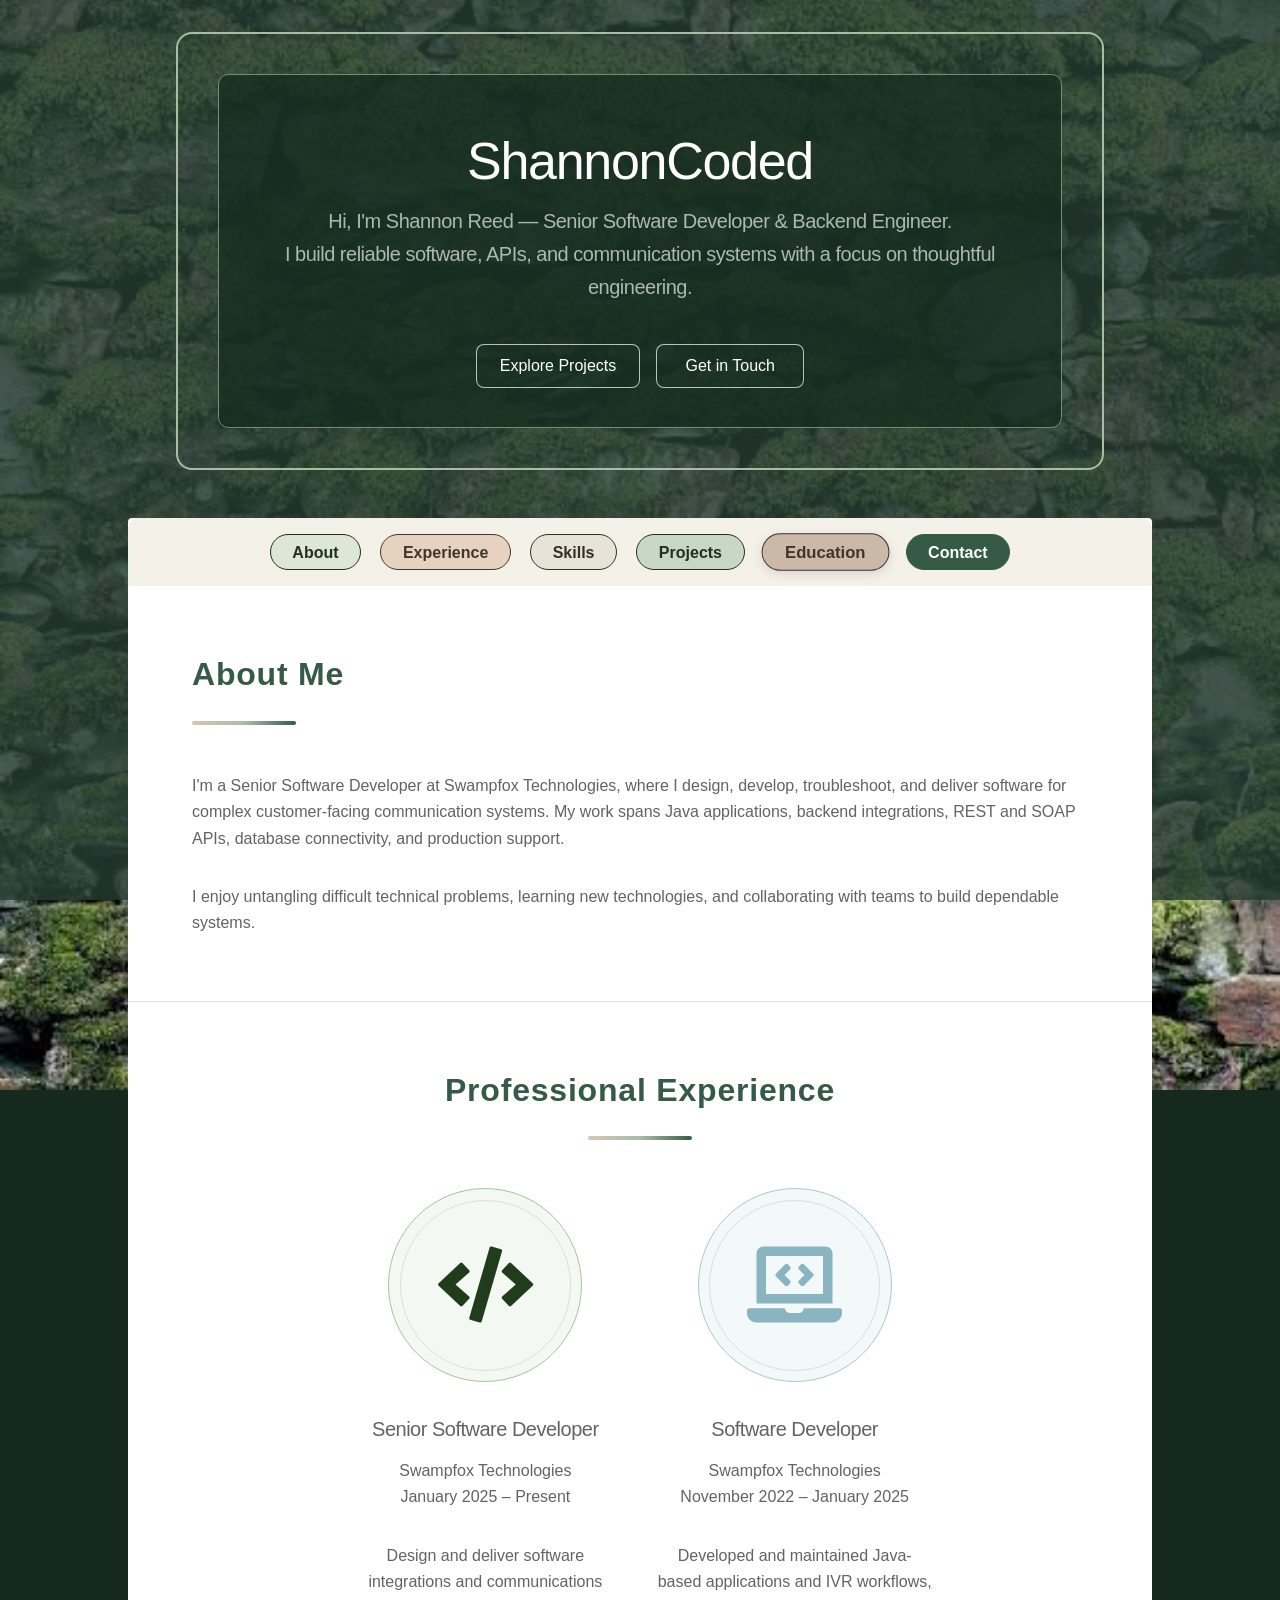
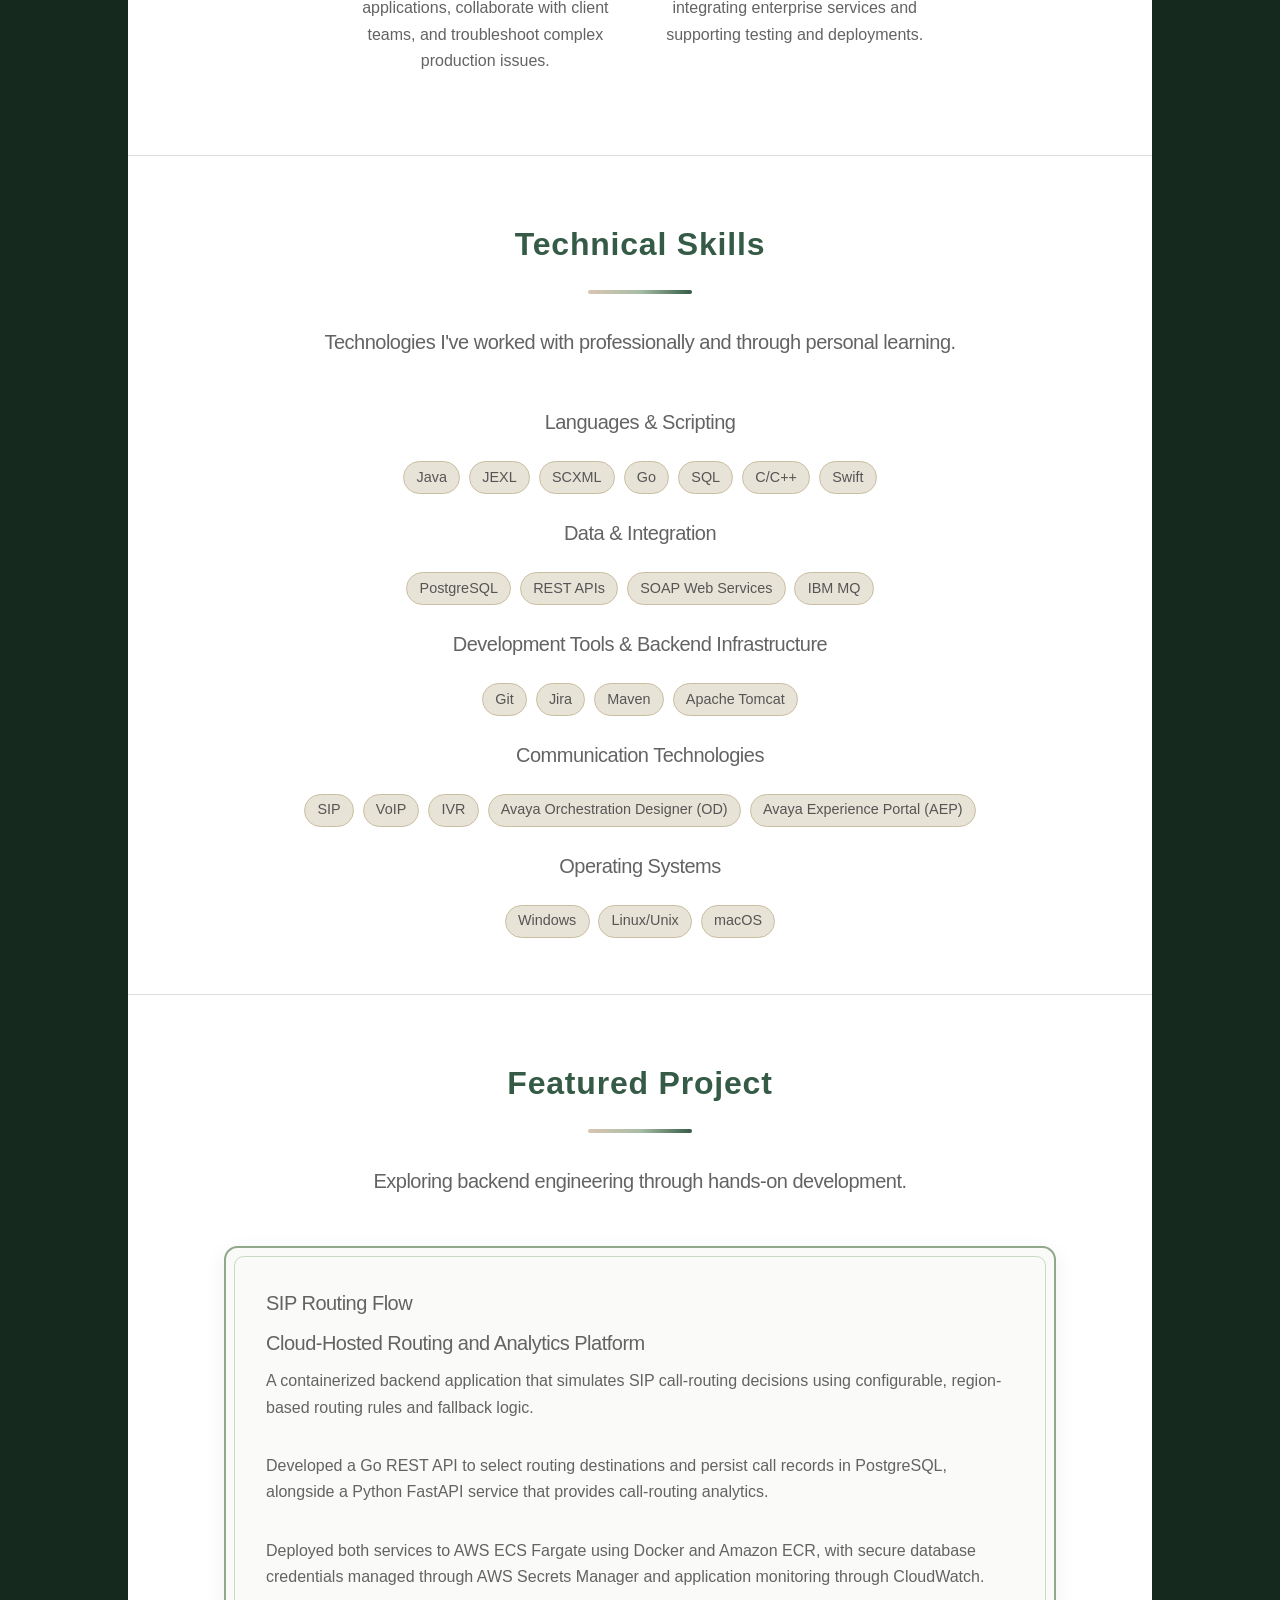
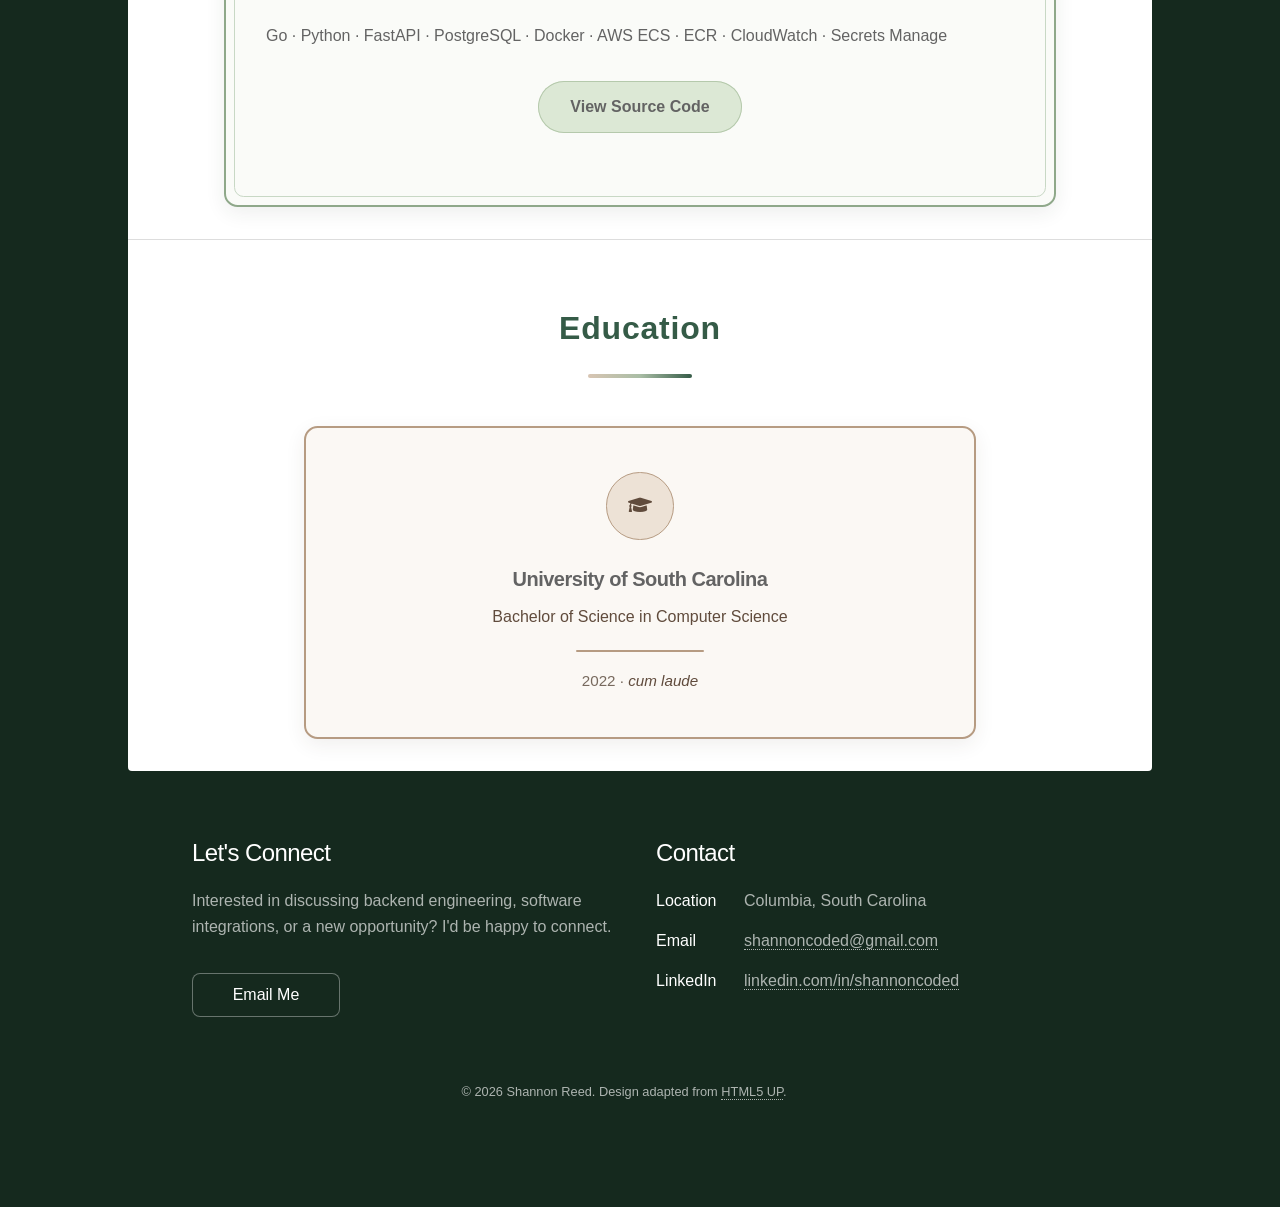
==== commit 1f6d4b40: "Updated Project Section and cleaned UI." ====
--- a/index.html
+++ b/index.html
@@ -54,8 +54,10 @@
           <p>Developed and maintained Java-based applications and IVR workflows, integrating enterprise services and supporting testing and deployments.</p>
         </li>
       </ul>
-      <!-- TODO <ul class="actions special"><li><a href="history.html" class="button">View Work History</a></li></ul> -->
+      <!-- 
 	  <ul class="actions special"><li><a href="history.html" class="button button-pastel button-taupe ">View Work History</a></li></ul>
+	   -->
+	</section>		
 	</section>
     <section id="skills" class="main special">
       <header class="major"><h2>Technical Skills</h2><p>Technologies I've worked with professionally and through personal learning.</p></header>
@@ -97,13 +99,20 @@
     <section id="projects" class="main special">
       <header class="major"><h2>Featured Project</h2><p>Exploring backend engineering through hands-on development.</p></header>
       <div class="project-panel">
-        <h3>SIP Routing Flow</h3>
-        <p><strong>Go · HTTP APIs · PostgreSQL · Cloud Database · Automated Tests</strong></p>
-        <p>A personal Go backend project exploring call-routing workflows. It uses an HTTP service, routing logic, database persistence, and automated tests to demonstrate service design and reliable data handling.</p>
-        <p><em>Source code and additional technical details coming soon.</em></p>
-      </div>
+        <h3><strong>SIP Routing Flow</strong></h3>
+		<h3><strong>Cloud-Hosted Routing and Analytics Platform</strong></h3>
+		<p>A containerized backend application that simulates SIP call-routing decisions using configurable, region-based routing rules and fallback logic.</p>
+		<p>Developed a Go REST API to select routing destinations and persist call records in PostgreSQL, alongside a Python FastAPI service that provides call-routing analytics.</p>
+		<p>Deployed both services to AWS ECS Fargate using Docker and Amazon ECR, with secure database credentials managed through AWS Secrets Manager and application monitoring through CloudWatch.</p>
+        <p><strong>Go · Python · FastAPI · PostgreSQL · Docker · AWS ECS · ECR · CloudWatch · Secrets Manage</strong></p>
+		<ul class="actions special"><li><a href="https://github.com/Shannon-Reed/SIP-Routing-Flow" class="button button-pastel button-sage">View Source Code</a></li></ul>
+		<!-- <ul class="actions special"><li><a href="projects.html" class="button button-pastel button-sage">View More Details</a></li></ul>
+	  -->
+	</div>
     </section>
+
     <section id="education" class="main special">
+		<header class="major"><h2>Education</h2></header>
 		<div class="education-card">
 			<div class="education-icon">
 				<i class="icon solid fa-graduation-cap"></i>
@@ -120,6 +129,7 @@
 			</p>
 		</div>
     </section>
+
   </div>
   <footer id="footer">
     <section>
@@ -139,12 +149,12 @@
     <p class="copyright">&copy; 2026 Shannon Reed. Design adapted from <a href="https://html5up.net">HTML5 UP</a>.</p>
   </footer>
 </div>
-<script src="assets/js/jquery.min.js"></script>
-<script src="assets/js/jquery.scrollex.min.js"></script>
-<script src="assets/js/jquery.scrolly.min.js"></script>
-<script src="assets/js/browser.min.js"></script>
-<script src="assets/js/breakpoints.min.js"></script>
-<script src="assets/js/util.js"></script>
-<script src="assets/js/main.js"></script>
+<script src="Assets/js/jquery.min.js"></script>
+<script src="Assets/js/jquery.scrollex.min.js"></script>
+<script src="Assets/js/jquery.scrolly.min.js"></script>
+<script src="Assets/js/browser.min.js"></script>
+<script src="Assets/js/breakpoints.min.js"></script>
+<script src="Assets/js/util.js"></script>
+<script src="Assets/js/main.js"></script>
 </body>
 </html>
--- a/Assets/css/custom.css
+++ b/Assets/css/custom.css
@@ -11,7 +11,7 @@
     background-color: #15291E !important;
     background-image:
         linear-gradient(rgba(38, 61, 49, 0.8), rgba(38, 61, 49, 0.8)),
-        url("../../images/mossy-stone.jpg") !important;
+        url("../../Images/mossy-stone.jpg") !important;
     background-position: center center;
     background-size: cover;
     background-repeat: no-repeat;
@@ -66,6 +66,15 @@
 body:not(.is-preload) #header {
     opacity: 1;
     transform: none;
+    animation: none !important;
+}
+
+/* Ensure header is visible after page loads */
+#header,
+body.is-preload #header {
+    opacity: 1 !important;
+    visibility: visible !important;
+    transform: none !important;
     animation: none !important;
 }
 
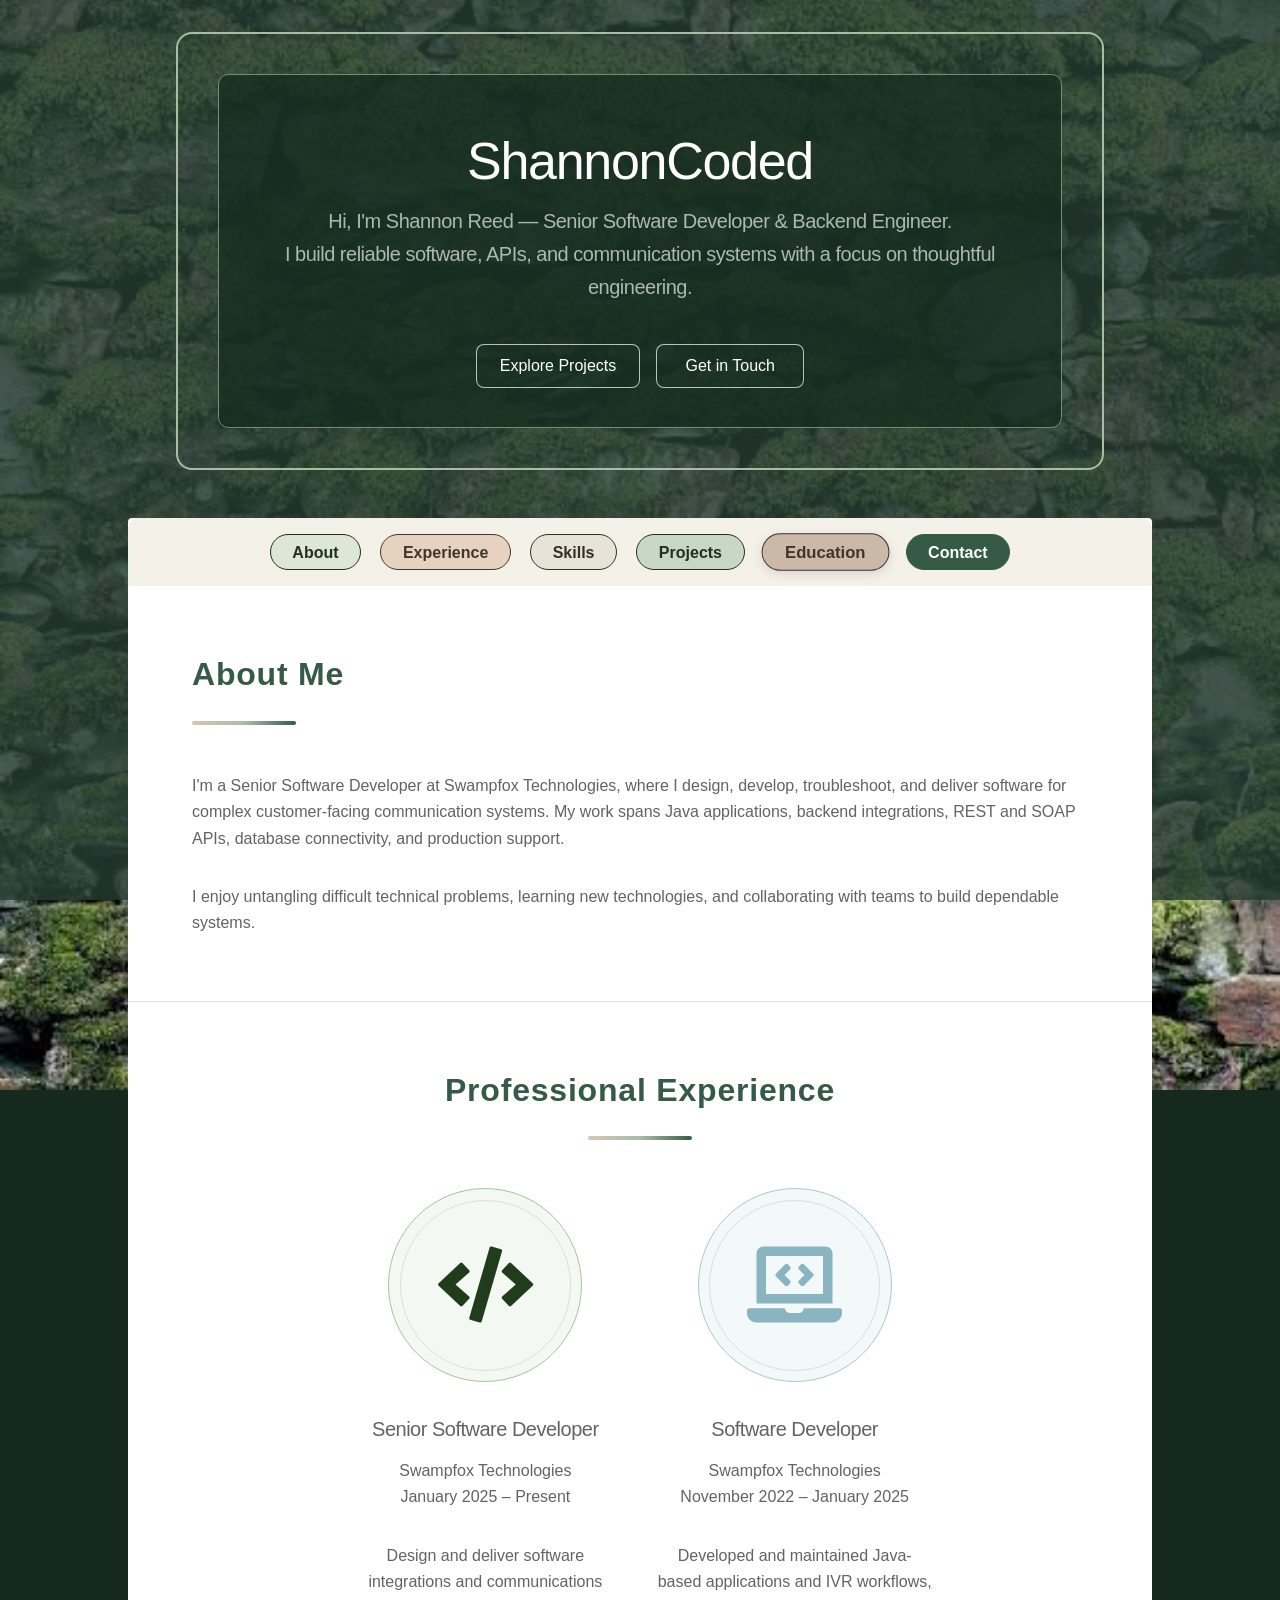
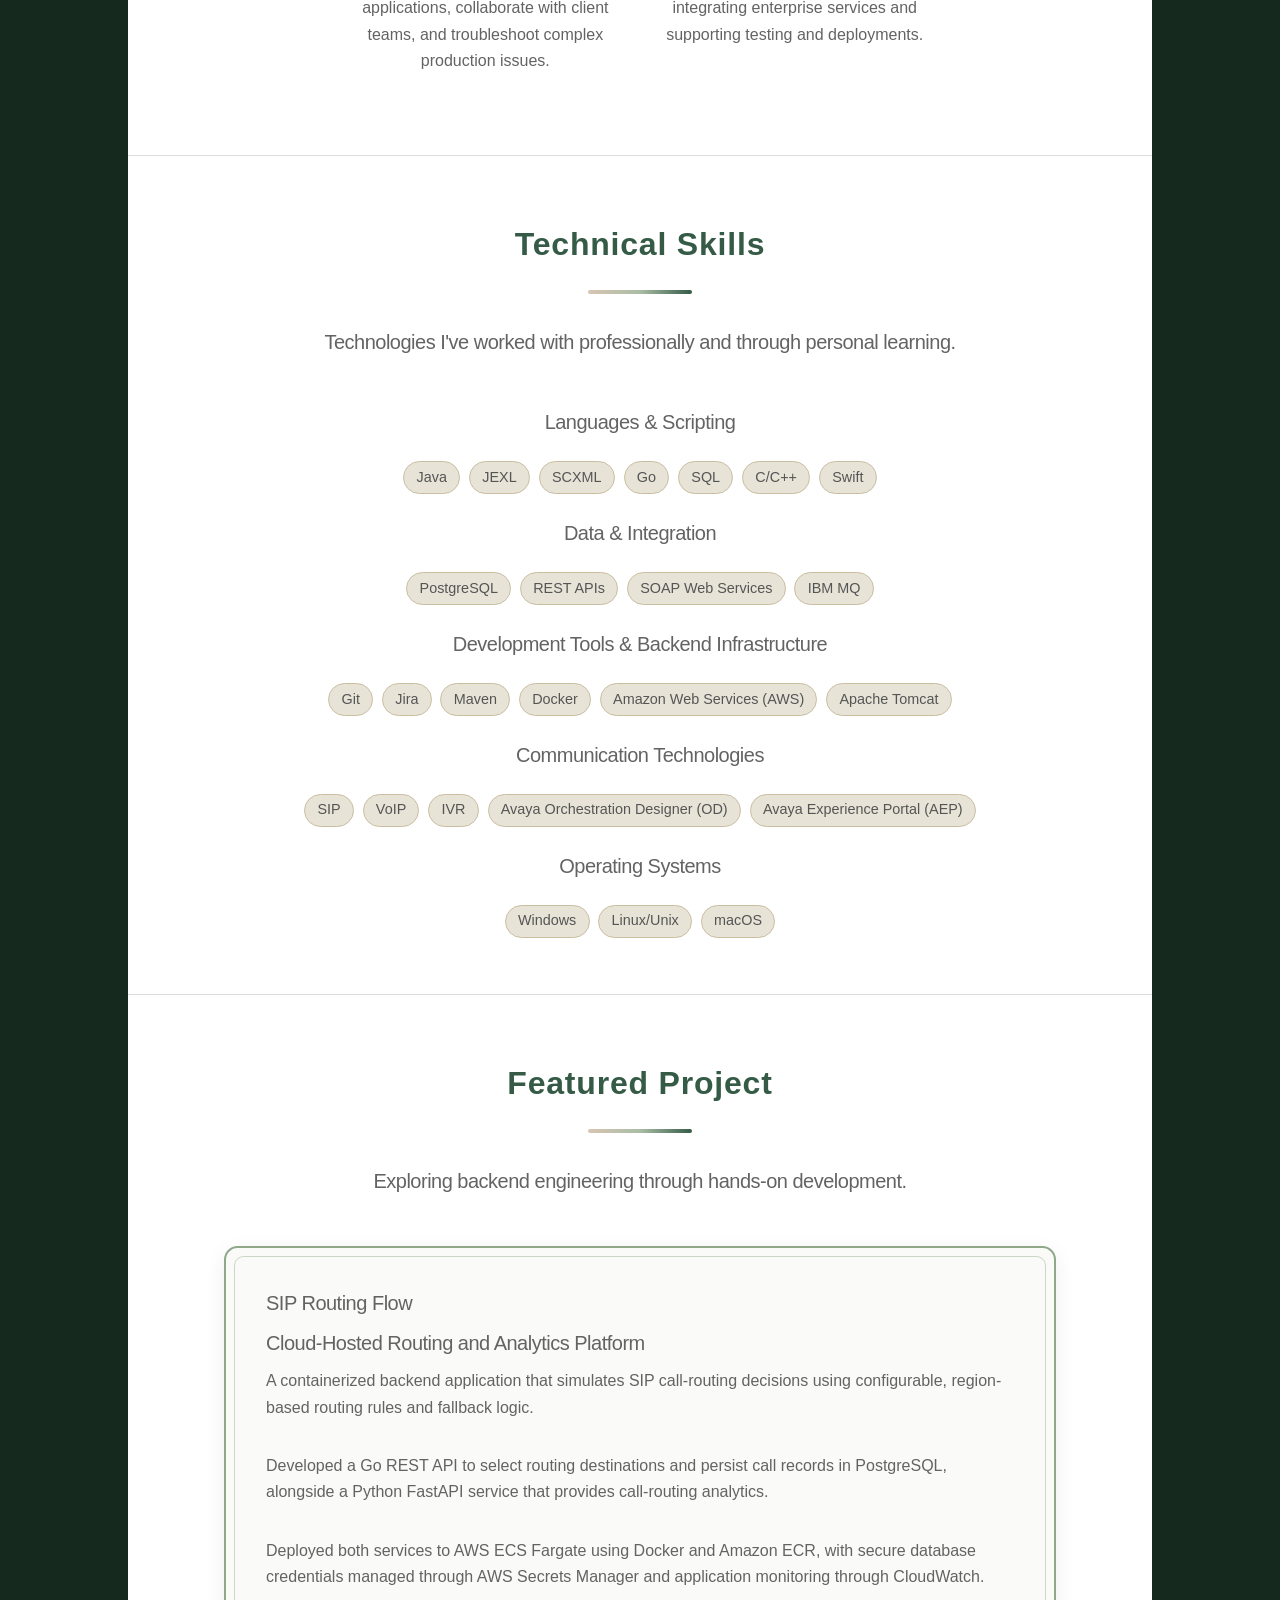
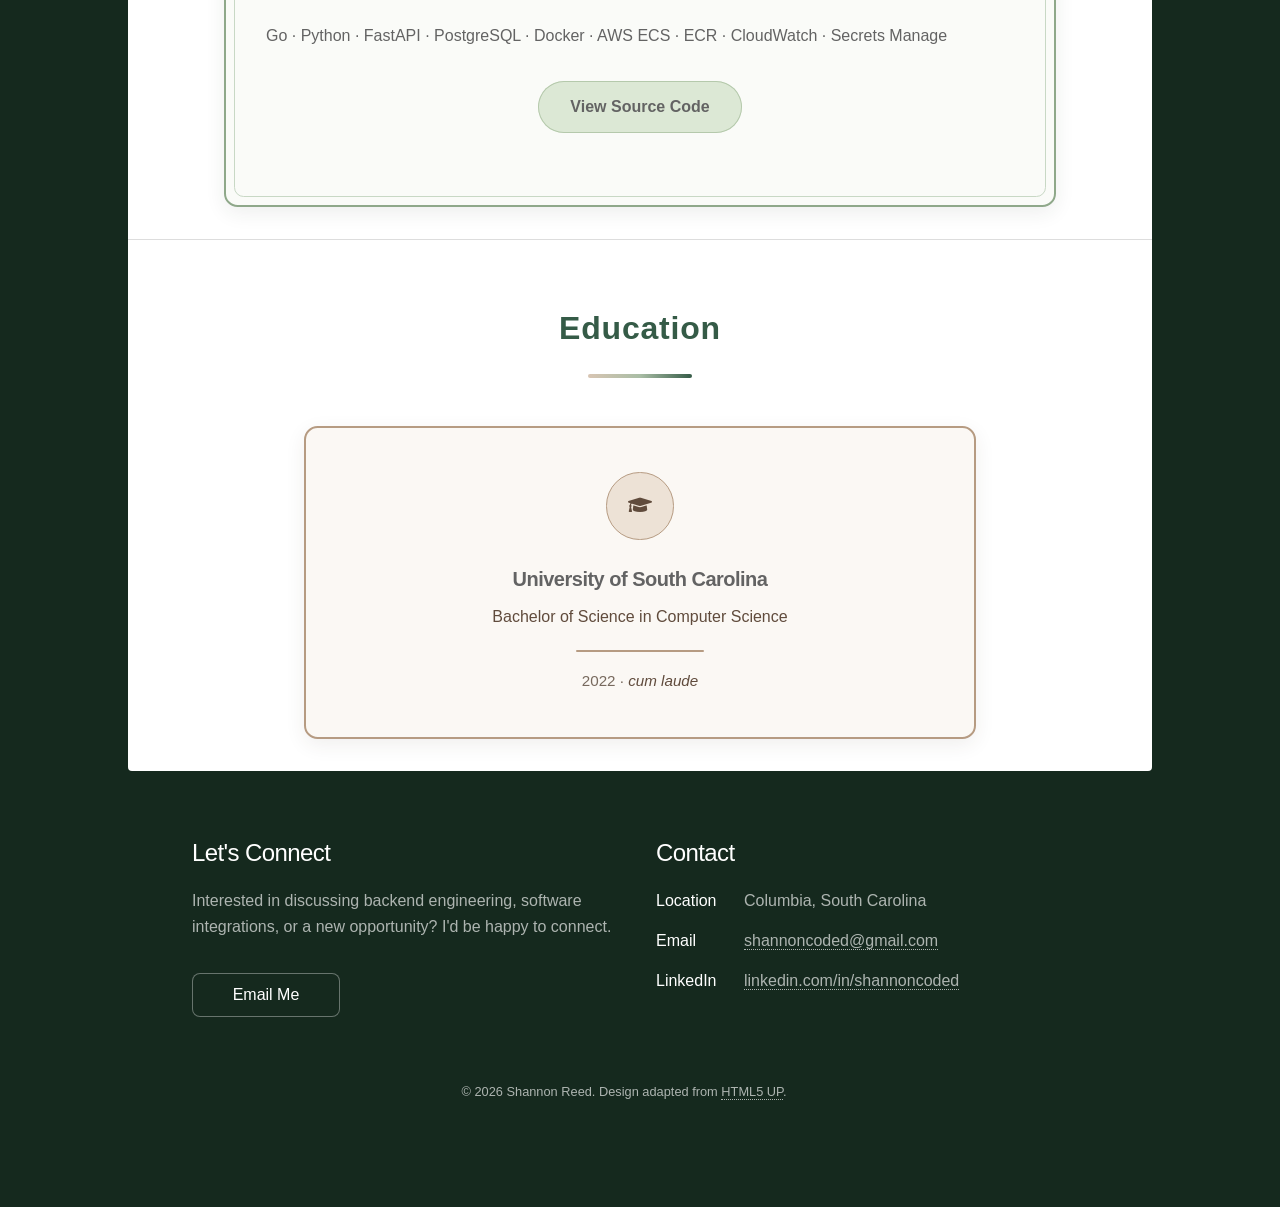
==== commit 3806a538: "Cleaned up Skills." ====
--- a/index.html
+++ b/index.html
@@ -83,6 +83,8 @@
 			<span>Git</span>
 			<span>Jira</span>
 			<span>Maven</span>
+			<span>Docker</span>
+			<span>Amazon Web Services (AWS)</span>
 			<span>Apache Tomcat</span>
 		</div>
       <h3>Communication Technologies</h3>
--- a/Assets/css/main.css
+++ b/Assets/css/main.css
@@ -2291,7 +2291,7 @@
 			}
 
 		.icon.style1 {
-			color: #efa8b0;
+			color: #edb6b6;
 		}
 
 		.icon.style2 {
@@ -2307,7 +2307,7 @@
 		}
 
 		.icon.style5 {
-			color: #8cc9f0;
+			color: #ddb489;
 		}
 
 		@media screen and (max-width: 1680px) {
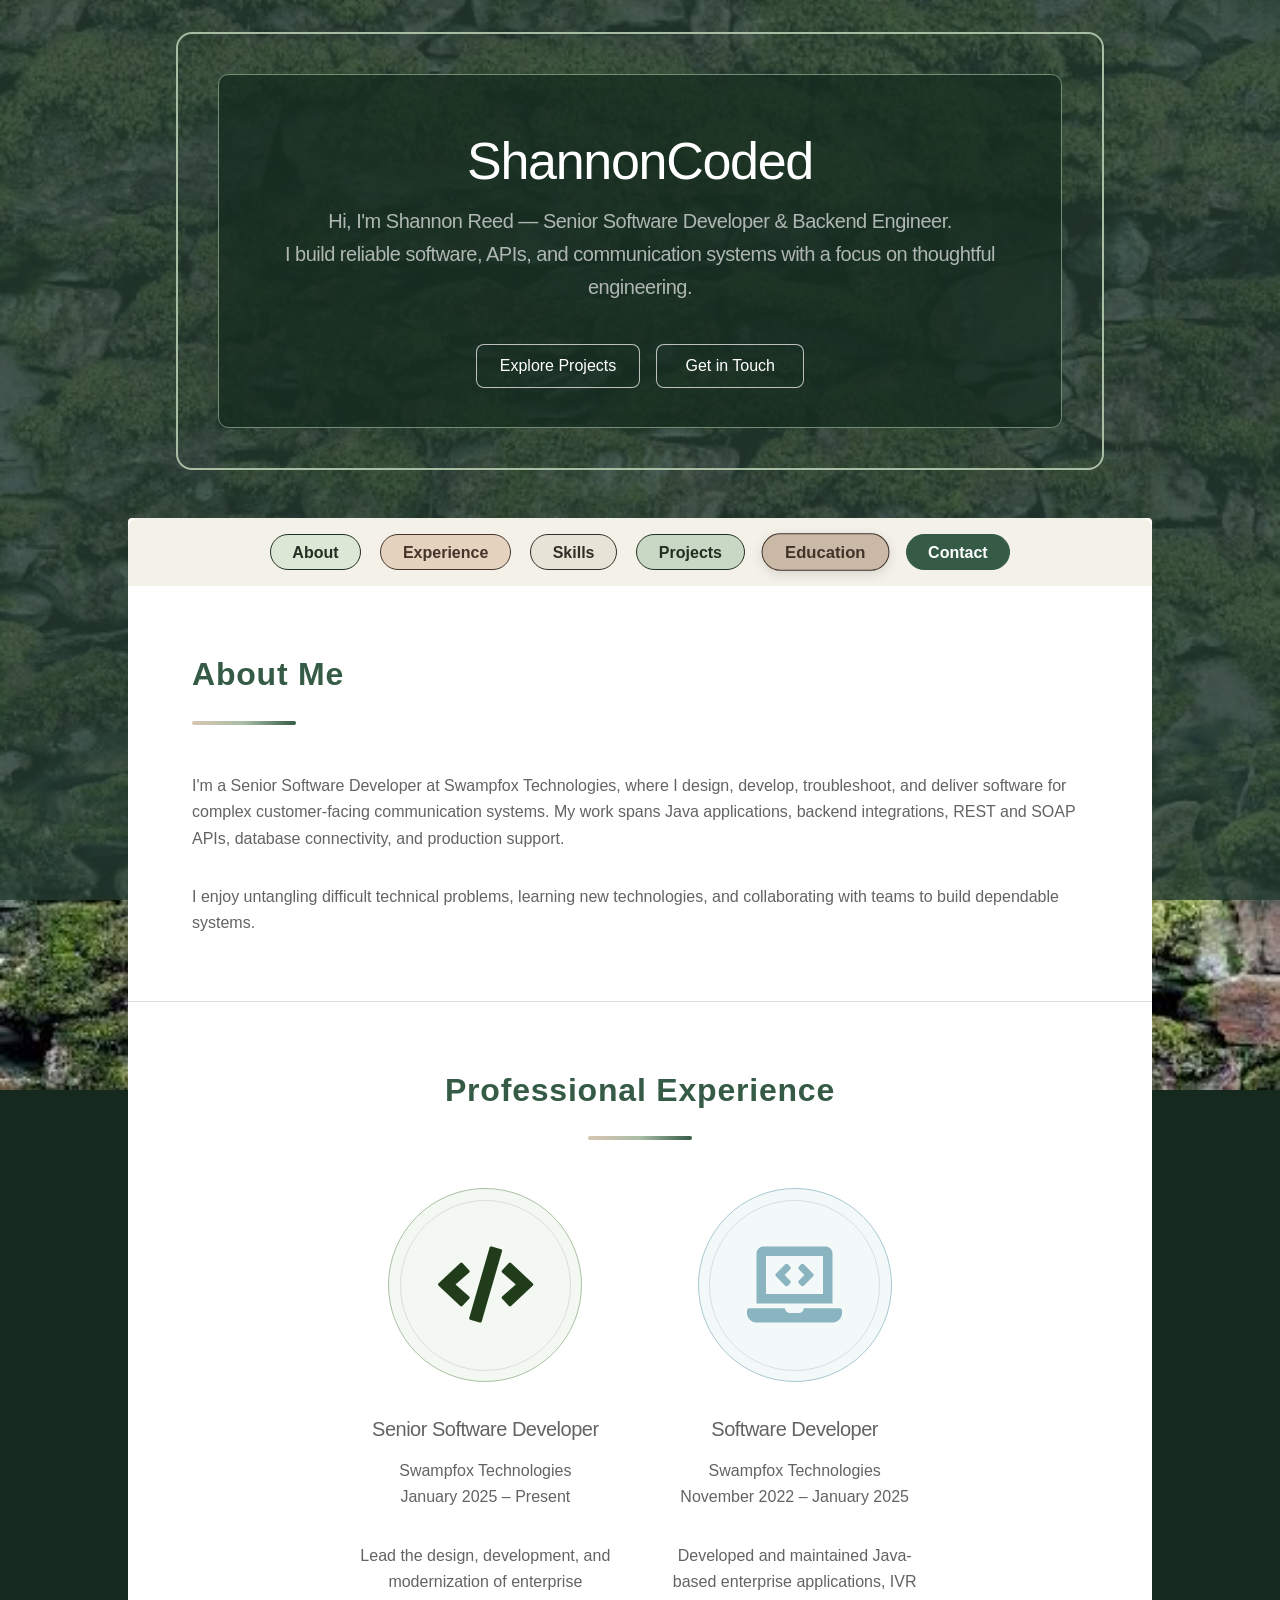
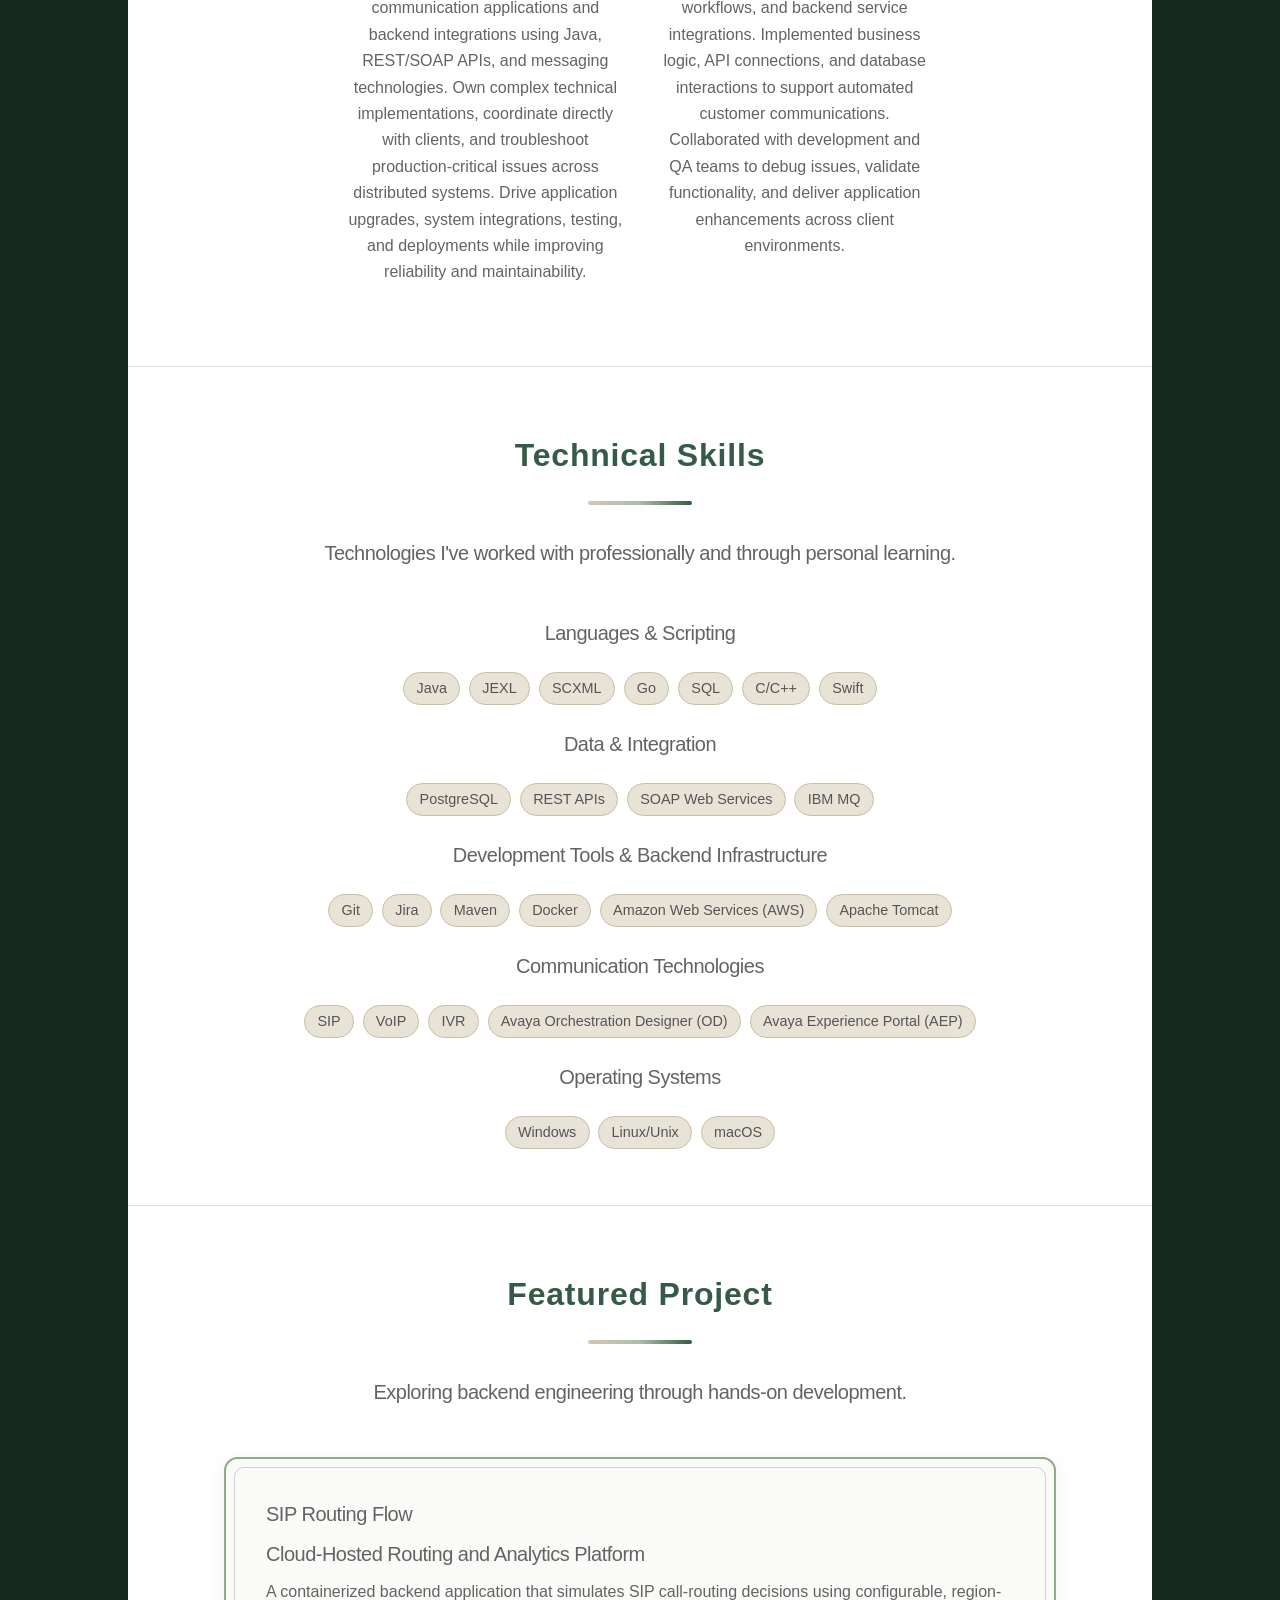
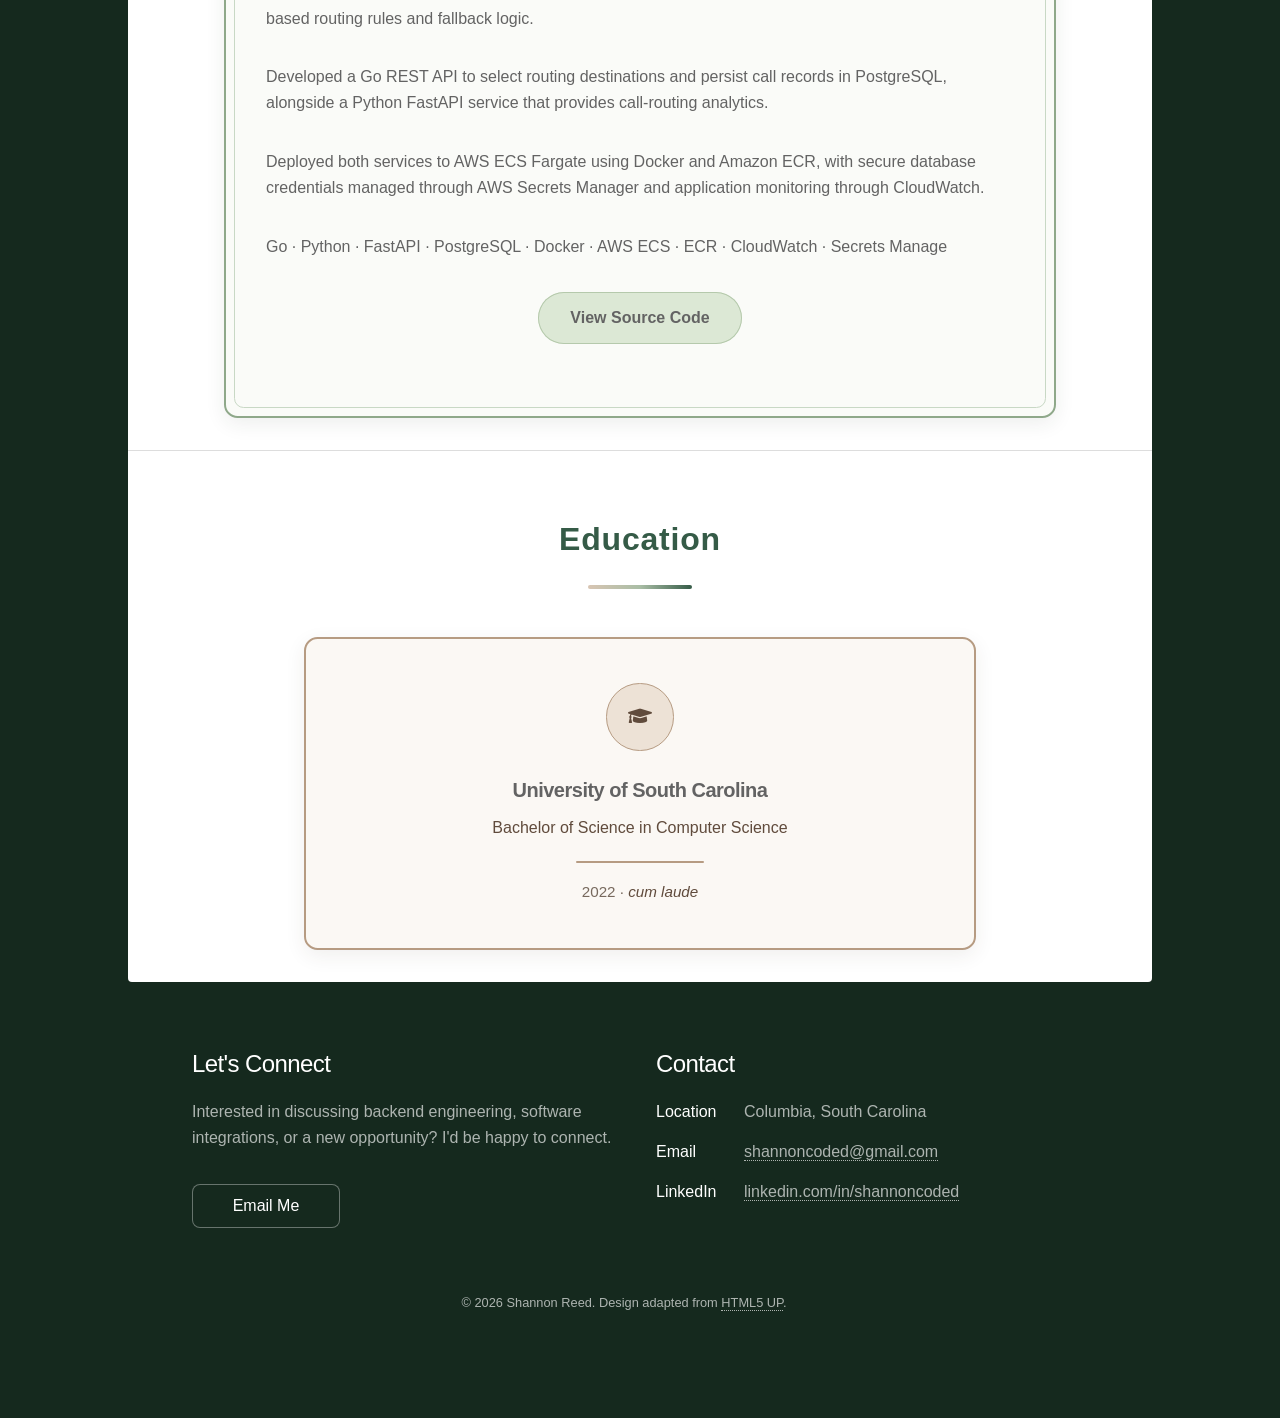
==== commit ab786962: "Updated verbiage" ====
--- a/index.html
+++ b/index.html
@@ -45,14 +45,18 @@
           <span class="icon solid major style2 fa-code" aria-hidden="true"></span>
           <h3>Senior Software Developer</h3>
           <p><strong>Swampfox Technologies</strong><br />January 2025 – Present</p>
-          <p>Design and deliver software integrations and communications applications, collaborate with client teams, and troubleshoot complex production issues.</p>
+          <p>Lead the design, development, and modernization of enterprise communication applications and backend integrations using Java, REST/SOAP APIs, and messaging technologies. 
+			Own complex technical implementations, coordinate directly with clients, and troubleshoot production-critical issues across distributed systems. 
+			Drive application upgrades, system integrations, testing, and deployments while improving reliability and maintainability.</p>
         </li>
         <li>
           <span class="icon solid major style4 fa-laptop-code" aria-hidden="true"></span>
           <h3>Software Developer</h3>
           <p><strong>Swampfox Technologies</strong><br />November 2022 – January 2025</p>
-          <p>Developed and maintained Java-based applications and IVR workflows, integrating enterprise services and supporting testing and deployments.</p>
-        </li>
+		<p>Developed and maintained Java-based enterprise applications, IVR workflows, and backend service integrations. 
+			Implemented business logic, API connections, and database interactions to support automated customer communications. 
+			Collaborated with development and QA teams to debug issues, validate functionality, and deliver application enhancements across client environments.</p>
+		</li>
       </ul>
       <!-- 
 	  <ul class="actions special"><li><a href="history.html" class="button button-pastel button-taupe ">View Work History</a></li></ul>
